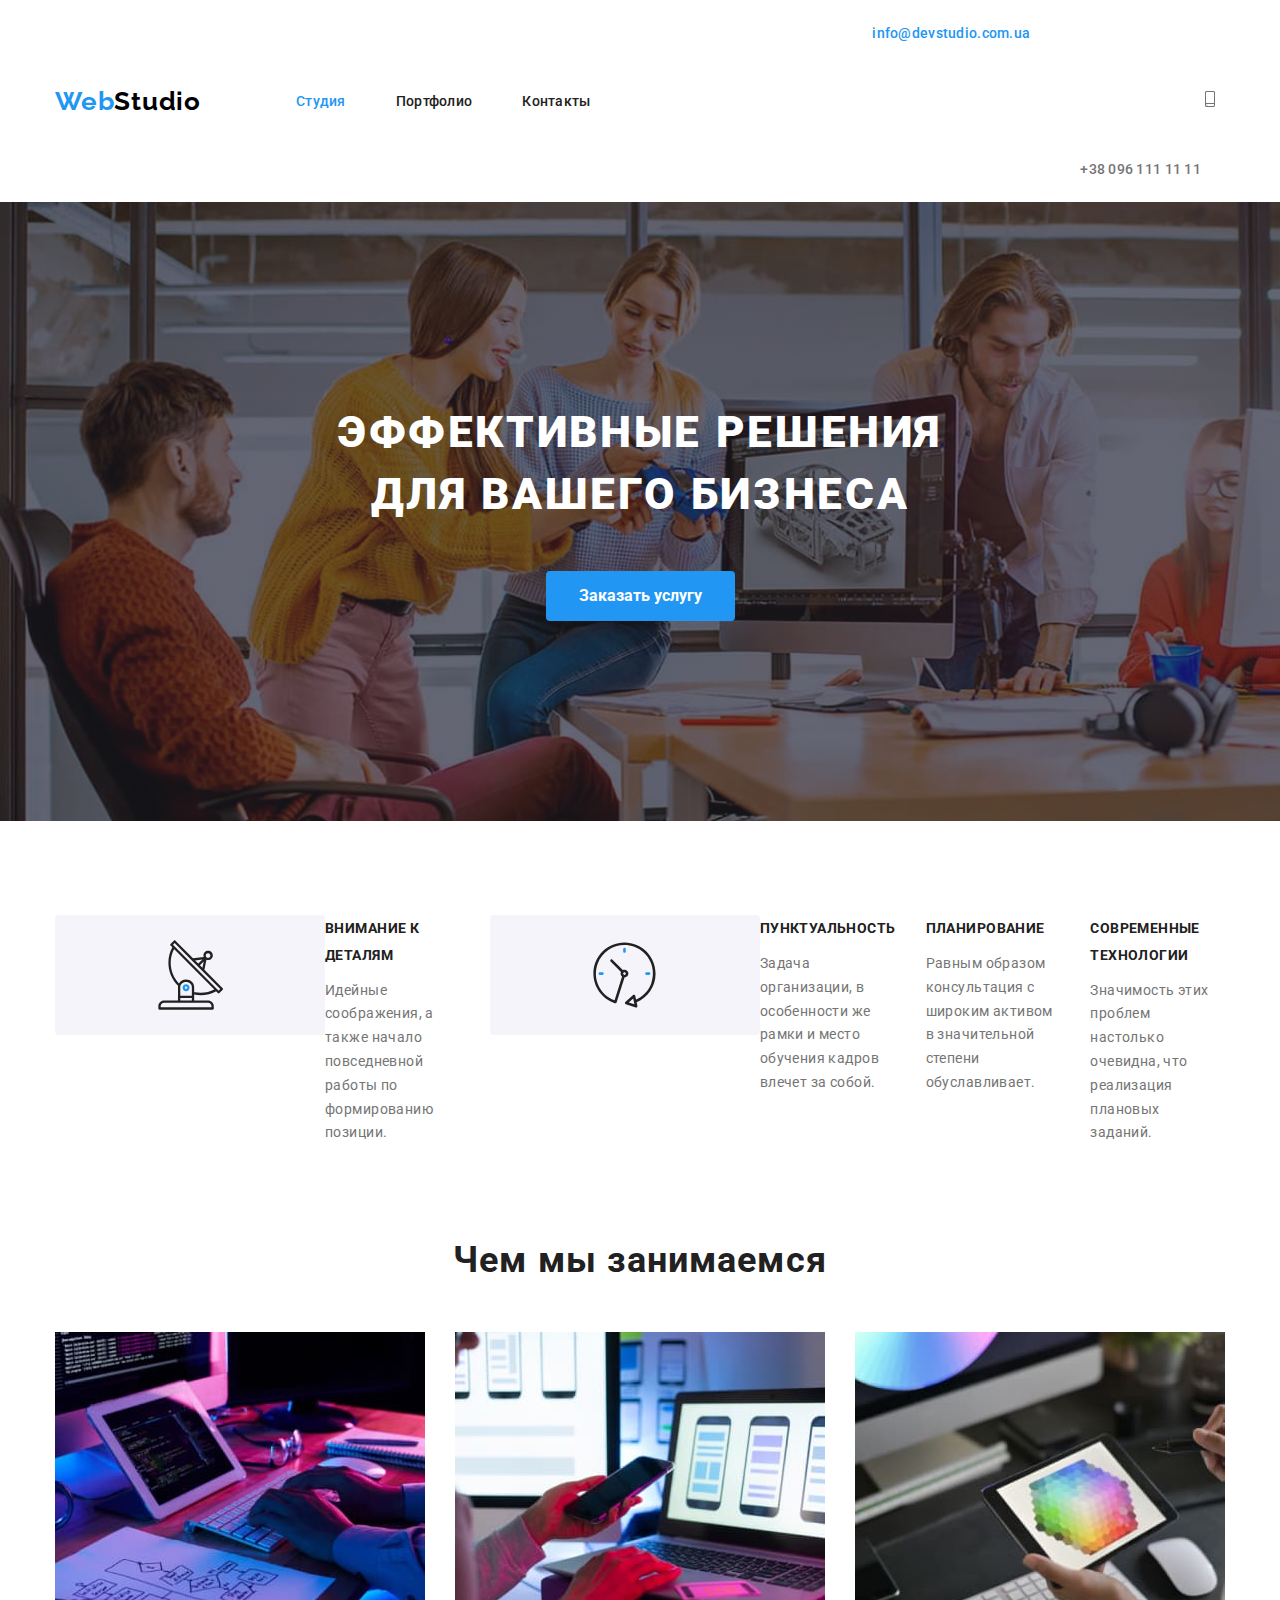
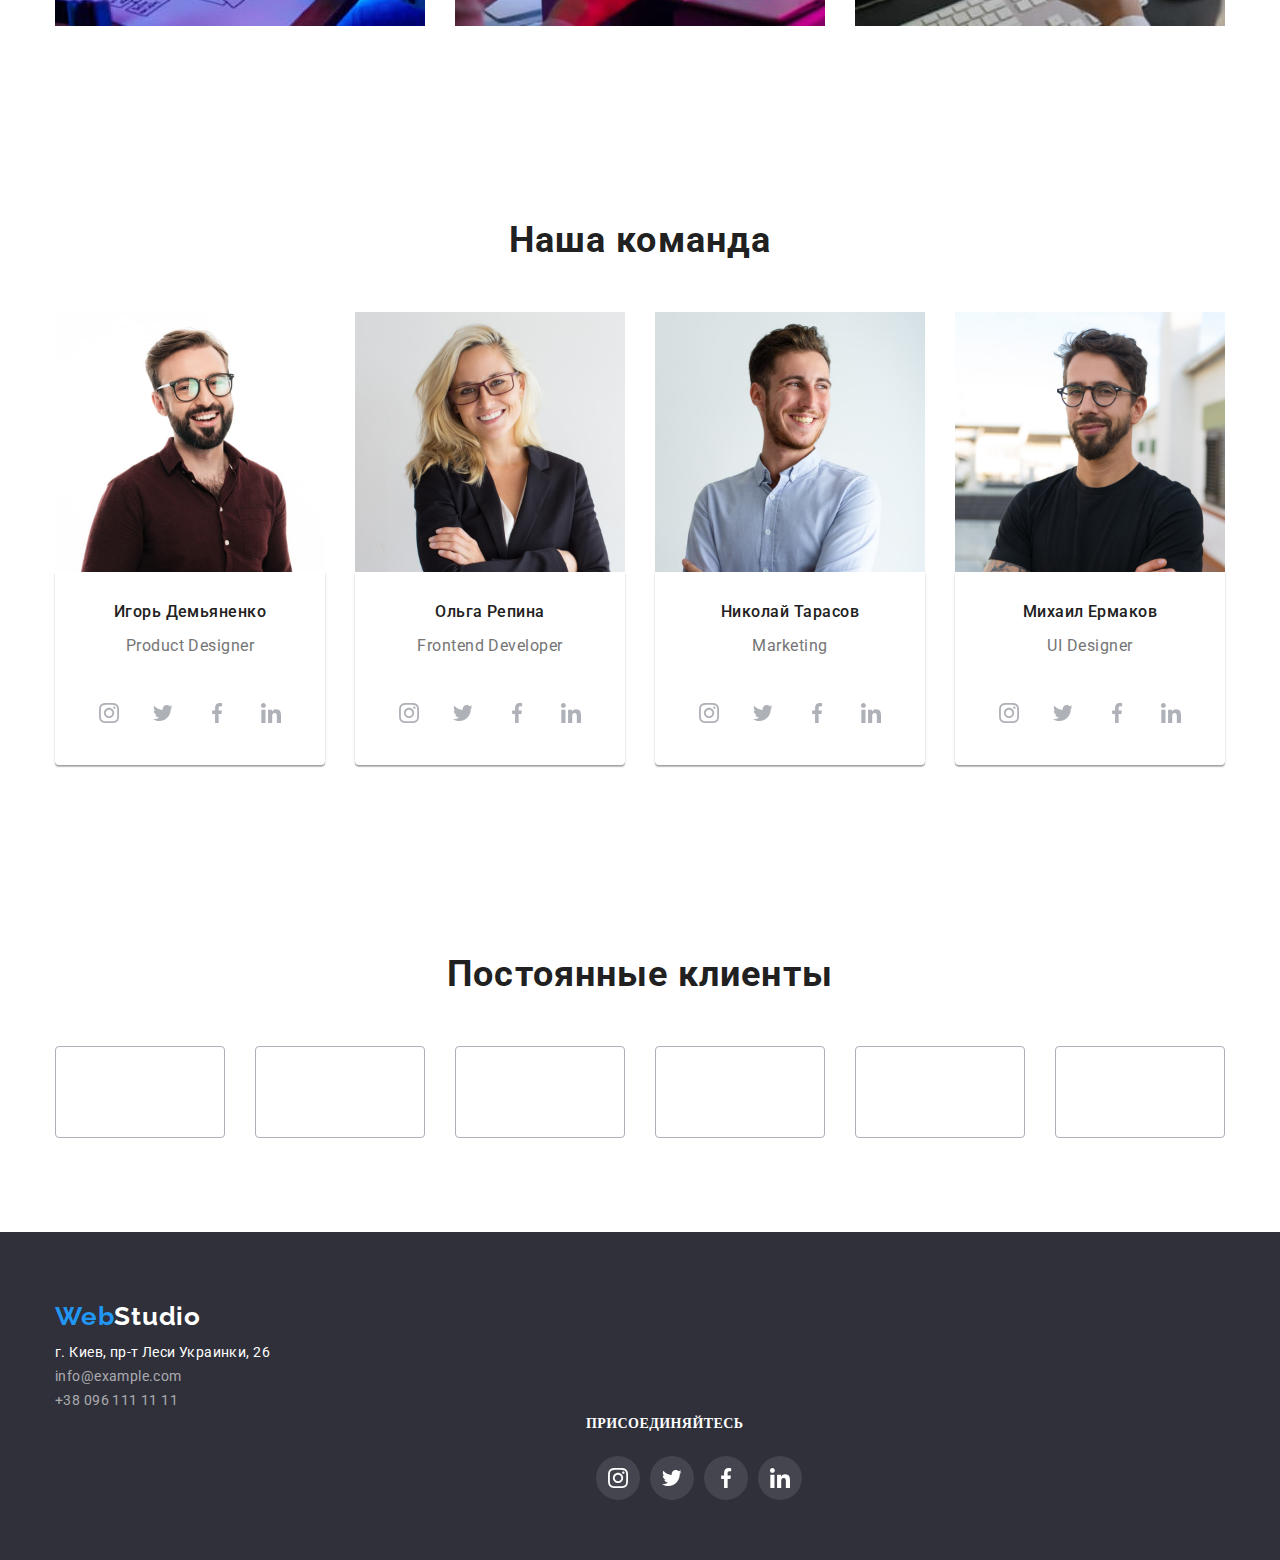
==== index.html @ 6531abe9 "*" ====
<!DOCTYPE html>
<html lang="en">

<head>
    <meta charset="UTF-8">
    <meta http-equiv="X-UA-Compatible" content="IE=edge">
    <meta name="viewport" content="width=device-width, initial-scale=1.0">
    <link rel="preconnect" href="https://fonts.googleapis.com">
    <link rel="preconnect" href="https://fonts.gstatic.com" crossorigin>
    <link href="https://fonts.googleapis.com/css2?family=Raleway:wght@700&family=Roboto:wght@400;500;700;900&display=swap"
        rel="stylesheet">
        <!--нормалізатор-->
<link rel="stylesheet" href="https://cdnjs.cloudflare.com/ajax/libs/modern-normalize/1.1.0/modern-normalize.min.css"/>
        <!--додати стиль-->
        <link rel="stylesheet" href="./css/styles.css" />
        <title>Homework#4</title>
</head>

<body>
    <!--Шапка-->
    <header class="header">
        <div class="container">
        <nav class="header-nav">
            <a href="" class="header-logo link">Web<span class="colortext">Studio</span></a>
            <ul class="header-list list">
                <li class="header-item"><a href="./index.html" class="header-link link current">Студия</a></li>
              <li class="header-item"><a href="./portfolio.html" class="header-link link">Портфолио</a></li>
                <li class="header-item"><a href="" class="header-link link">Контакты</a></li>
             </ul>
        </nav>
        <div class="header-connect">
            <ul class="header-list list">
                <li><a class="header-mail link " href="">info@devstudio.com.ua</a></li>
                <li><a class="header-tel link"
                     href="">+38 096 111 11 11</a>
                    <svg class="contact-icon" width="10" hight="16">
                        <use href="./images/symbol-defss.svg#icon-phone"></use>
                    </svg>
                   
                </li>
            </ul>
        </div>
        </div>
    </header>
    <main>
        <!--hero-->
         <section class="hero">
            <div class="container">
                <h1 class="hero-title">ЭФФЕКТИВНЫЕ РЕШЕНИЯ<br>ДЛЯ ВАШЕГО БИЗНЕСА</h1>
                <a href="" class="button link">Заказать услугу</a>
               <!---- <div class="hero-content"></div>-->
            </div>
            </section>
       
        <!--feature-->
        <section class="feature">
            <div class="container">
            <ul class="feature-list list">
                <li class="feature-soc-item">
                    <a href="" class="feature-soc-link">
                        <svg class="feature-soc-icon" width="65" hight="70">
                            <use href="./images/symbol-defss.svg#icon-tarelka">
                        </svg>
                    </a>
                </li>
                <li class="item">
                    <h3 class="feature-title">Внимание к деталям</h3>
                    <p class="feature-text">Идейные соображения, а также начало повседневной работы по формированию позиции.</p>
                </li>
                
               
                    <li class="feature-soc-item">
                    <a href="" class="feature-soc-link">
                        <svg class="feature-soc-icon" width="65" hight="70">
                            <use href="./images/symbol-defss.svg#icon-clock">
                        </svg>
                    </a>
                </li>
                <li class="item">
                    <h3 class="feature-title">Пунктуальность</h3>
                    <p class="feature-text">Задача организации, в особенности же рамки и место обучения кадров влечет за собой.</p>
                </li>
                <li class="item">
                    <h3 class="feature-title">Планирование</h3>
                    <p class="feature-text">Равным образом консультация с широким активом в значительной степени обуславливает.</p>
                </li>
                <li class="item">
                    <h3 class="feature-title">Современные технологии</h3>
                    <p class="feature-text">Значимость этих проблем настолько очевидна, что реализация плановых заданий.</p>
                </li>
            </ul>
            </div>
        </section>
        <section class="about">
            <div class="container">
            <h2 class="about-title">Чем мы занимаемся</h2>
            <ul class="about-list list">
                <li class="about-item">
                    <img src="./images/project.jpg" alt="Дизайн" class="Фото" width="370">
                </li>
                <li class="about-item">
                    <img src="./images/razmetka.jpg" alt="Розробка" class="Фото" width="370">
                </li>
                <li class="about-item">
                    <img src="./images/colortest.jpg" alt="Колористика" class="Фото" width="370">
                </li>
            </ul>
            </div>
        </section>
        <section id="team" class="team">
            <div class="container">
            <h2 class="team-title">Наша команда</h2>
            <ul class="team-list list">
                <li class="team-item">
                    <img src="./images/img1.jpg" alt="" class="img" width="270">
                    <div class="foto-team">
                    <h3 class="team-item-title">Игорь Демьяненко</h3>
                    <p lang="en" class="team-item-text">Product Designer</p>
                    <ul class="team-soc-list list">
                        <li class="team-soc-item">
                            <a href="" class="team-soc-link">
                              <svg class="team-soc-icon" width="20" hight="20">
                                    <use href="./images/symbol-defs.svg#icon-instagram">
                                </svg>
                            </a>
                        </li>
                        <li class="team-soc-item">
                            <a href="" class="team-soc-link">
                                <svg class="team-soc-icon" width="20" hight="20">
                                    <use href="./images/symbol-defs.svg#icon-tvit">
                                </svg>
                            </a>
                        </li>
                        <li class="team-soc-item">
                            <a href="" class="team-soc-link">
                                <svg class="team-soc-icon" width="20" hight="20">
                                    <use href="./images/symbol-defs.svg#icon-facebook">
                                </svg>
                            </a>
                        </li>
                        <li class="team-soc-item">
                            <a href="" class="team-soc-link">
                                <svg class="team-soc-icon" width="20" hight="20">
                                    <use href="./images/symbol-defs.svg#icon-lin">
                                </svg>
                            </a>
                        </li>
                     </ul>
                </div>
                </li>
                <li class="team-item">
                    <img src="./images/img2.jpg" alt="" class="img" width="270">
                    <div class="foto-team">
                    <h3 class="team-item-title">Ольга Репина</h3>
                    <p lang="en" class="team-item-text">Frontend Developer</p>
                    <ul class="team-soc-list list">
                        <li class="team-soc-item">
                            <a href="" class="team-soc-link">
                                <!--підключення спрайта-->
                            <svg class="team-soc-icon" width="20" hight="20">
                                <use href="./images/symbol-defs.svg#icon-instagram">
                            </svg>
                        </a>
                        </li>
                        <li class="team-soc-item">
                            <a href="" class="team-soc-link">
                            <svg class="team-soc-icon" width="20" hight="20">
                                <use href="./images/symbol-defs.svg#icon-tvit">
                            </svg>
                            </a>
                        </li>
                        <li class="team-soc-item">
                            <a href="" class="team-soc-link">
                                <svg class="team-soc-icon" width="20" hight="20">
                                    <use href="./images/symbol-defs.svg#icon-facebook">
                                </svg>
                            </a>
                        </li>
                        <li class="team-soc-item">
                            <a href="" class="team-soc-link">
                                <svg class="team-soc-icon" width="20" hight="20">
                                    <use href="./images/symbol-defs.svg#icon-lin">
                                </svg>
                            </a>
                        </li>
                    </ul>
                </div>
                </li>
                <li class="team-item">
                    <img src="./images/img3.jpg" alt="" class="img" width="270">
                    <div class="foto-team">
                    <h3 class="team-item-title">Николай Тарасов</h3>
                    <p lang="en" class="team-item-text">Marketing</p>
                    <ul class="team-soc-list list">
                        <li class="team-soc-item">
                            <a href="" class="team-soc-link">
                               <svg class="team-soc-icon" width="20" hight="20">
                                    <use href="./images/symbol-defs.svg#icon-instagram">
                                </svg>
                            </a>
                        </li>
                        <li class="team-soc-item">
                            <a href="" class="team-soc-link">
                                <svg class="team-soc-icon" width="20" hight="20">
                                    <use href="./images/symbol-defs.svg#icon-tvit">
                                </svg>
                            </a>
                        </li>
                        <li class="team-soc-item">
                            <a href="" class="team-soc-link">
                                <svg class="team-soc-icon" width="20" hight="20">
                                    <use href="./images/symbol-defs.svg#icon-facebook">
                                </svg>
                            </a>
                        </li>
                        <li class="team-soc-item">
                            <a href="" class="team-soc-link">
                                <svg class="team-soc-icon" width="20" hight="20">
                                    <use href="./images/symbol-defs.svg#icon-lin">
                                </svg>
                            </a>
                        </li>
                    </ul>
                    </div>
                </li>
                <li class="team-item">
                    <img src="./images/img4.jpg" alt="" class="img" width="270">
                    <div class="foto-team">
                    <h3 class="team-item-title">Михаил Ермаков</h3>
                    <p lang="en" class="team-item-text">UI Designer</p>
                    <ul class="team-soc-list list">
                        <li class="team-soc-item">
                            <a href="" class="team-soc-link">
                                <!--підключення спрайта-->
                                <svg class="team-soc-icon" width="20" hight="20">
                                    <use href="./images/symbol-defs.svg#icon-instagram">
                                </svg>
                            </a>
                        </li>
                        <li class="team-soc-item">
                            <a href="" class="team-soc-link">
                                <svg class="team-soc-icon" width="20" hight="20">
                                    <use href="./images/symbol-defs.svg#icon-tvit">
                                </svg>
                            </a>
                        </li>
                        <li class="team-soc-item">
                            <a href="" class="team-soc-link">
                                <svg class="team-soc-icon" width="20" hight="20">
                                    <use href="./images/symbol-defs.svg#icon-facebook">
                                </svg>
                            </a>
                        </li>
                        <li class="team-soc-item">
                            <a href="" class="team-soc-link">
                                <svg class="team-soc-icon" width="20" hight="20">
                                    <use href="./images/symbol-defs.svg#icon-lin">
                                </svg>
                            </a>
                        </li>
                    </ul>
                    </div>
                </li>
            </ul>
            </div>
        </section>
        <section class="client">
        <div class="container">
            <h2 class="client-title">Постоянные клиенты</h2>
            <ul class="client-list list">
<li class="client-item">

</li>
<li class="client-item">

</li>
<li class="client-item">

</li>
<li class="client-item">

</li>
<li class="client-item">

</li>
<li class="client-item">

</li>
            </ul>
               
            
        </div>
        </section>
    </main>
    <!--footer-->
    <footer class="footer">
        <div class="container">
            <div class="contact-main">
        <a href="" class="footer-logo link">Web<span class="colorchange">Studio</span></a>
        <address>
            <ul class="footer-list list">
                <li><a href="https://bit.ly/3pXMvUd" class="contact-link link" target="_blank" rel="noopener noreferrer">г. Киев, пр-т
                        Леси Украинки, 26</a> </li>
                <li><a href="mailto:info@devstudio.com" class="contact link">info@example.com</a></li>
                <li><a href="tel:+380961111111" class="contact-tel link">+38 096 111 11 11</a></li>
            </ul> 
        </address>
        </div>
        <div class="container">
            <div class="join">
                <h2 class="join-title">ПРИСОЕДИНЯЙТЕСЬ</h2>
               <ul class="join-soc list">
                <li class="join-soc-item">
                    <a href="" class="join-soc-link">
                        <svg class="join-soc-icon" width="20" hight="20">
                            <use href="./images/symbol-defs.svg#icon-instagram">
                        </svg>
                    </a>
                </li>
                <li class="join-soc-item">
                    <a href="" class="join-soc-link">
                        <svg class="join-soc-icon" width="20" hight="20">
                            <use href="./images/symbol-defs.svg#icon-tvit">
                        </svg>
                    </a>
                </li>
                <li class="join-soc-item">
                    <a href="" class="join-soc-link">
                        <svg class="join-soc-icon" width="20" hight="20">
                            <use href="./images/symbol-defs.svg#icon-facebook">
                        </svg>
                    </a>
                </li>
                <li class="join-soc-item">
                    <a href="" class="join-soc-link">
                        <svg class="join-soc-icon" width="20" hight="20">
                            <use href="./images/symbol-defs.svg#icon-lin">
                        </svg>
                    </a>
                </li>
               </ul>
            </div>
 </footer>
</body>

</html>
---- css/styles.css ----
:root{
--hero-title-color:#FFFFFF;
--accsent-color:#2196F3;
--second-title-color:#757575;
--main-title-color:#212121;
}
body{
    font-family: Roboto, sans-serif;}
    .link{
        text-decoration: none;
    }
    .list{
        padding: 0;
        margin: 0;
        list-style: none;
    }
    
    .nav-list.link.current{
        color: var(--accsent-color);
    }
    .header-link.current{
        color: var(--accsent-color);
    }
    .colortext{
        color: black;
        /* чорний  колір лого */
    }
    .colorchange{
        color: #FFFFFF;
        /*білий колір лого*/
    }
    
    
    p,
    h1,
    h2,
    h3,
    h4,
    li {
        margin: 0;
    }
    
    ul {
        padding-left: 0;
        margin: 0;
    }
    
    button {
        cursor: pointer;
    }
    
    .container {
        width: 1200px;
        padding-left: 15px;
        padding-right: 15px;
        margin: 0 auto;
        /*outline: 1px solid;*/
        }
    /*.section {
        padding-bottom: 94px;
        padding-bottom: 94px;
    }*/

  /*header*/
    .header{
        background-color:#FFFFFF;
        padding: 24px 0 24px 0;
    }
    .header .container{
        display: flex;
        align-items: center;    
    }
    .header-list{
        display: flex;
    }
    .header-nav{
        display: flex;
        align-items: center;
    }
    .header-logo{
        margin-right: 95px;
        font-family: 'Raleway';
        font-weight: 700;
        font-size: 26px;
        line-height: 1.2;
        letter-spacing: 0.03em;
        color: #2196F3;
    }
    .header-item:not(:last-child){
margin-right:50px ;
    }
    .header-link{
    font-weight: 500;
    font-size: 14px;
    line-height: 1.14;
    letter-spacing: 0.02em;
    color: #212121;
        }
    .header-link:hover,
    .header-link:focus{
    color: #2196F3;
        }
    .header-connect{
        margin-left: auto;
    }
    .header-mail{
        margin-right: 50px;
    font-weight: 500;
    font-size: 14px;
    line-height: 1.14;
    letter-spacing: 0.02em;
    color: var(--accsent-color);
    }
    .header-tel{
    font-weight: 500;
    font-size: 14px;
    line-height: 1.14;
    letter-spacing: 0.02em;
    color: var(--second-title-color);
    }
    
    .header-tel:hover,
    .header-tel:focus{
        color: var(--accsent-color);
    }
.contact-icon{
    margin-right: 10px;
    fill: #757575;
}

    /*hero*/
    .hero{
     background: #2F303A;
     text-align: center;
    padding-top: 200px;
    background-image: linear-gradient(
    rgba(47, 48, 58, 0.4),
    rgba(47, 48, 58, 0.4)
    ), 
    url(../images/header.jpg);
    background-repeat: no-repeat;
    background-size: cover;
    max-width: 1600px;
    margin: 0 auto;
     }
    
    
    .hero-title{
        margin-top: 0;
        margin-bottom: 45px;
        
     font-family: Roboto, sans-serif;
    font-weight: 900;
    font-size: 44px;
    line-height: 1.4;
    letter-spacing: 0.06em;
    color: var(--hero-title-color)
    }
  
    /*button*/
    .button{
        display: inline-block;
        border: 1px solid transparent;
        border-radius: 4px;
        padding: 10px 32px;
        margin-bottom: 200px;
        font-family: Roboto, sans-serif;
        font-weight: 700;
        font-size: 16px;
        line-height: 1.8;
        color: var(--hero-title-color);
        background-color: var(--accsent-color);
    }

    /*feature*/
    .feature{
        padding-top: 94px;
        padding-bottom: 94px;
    }

    .feature-title{
    margin-bottom: 10px;
    font-family: Roboto, sans-serif;
    font-size: 14px;
    line-height: 1.9;
    letter-spacing: 0.03em;
    text-transform: uppercase;
    color:var(--main-title-color);
        }
    .feature-text{
    font-family: Roboto, sans-serif;
    font-weight: 400;
    font-size: 14px;
    line-height: 1.7;
    letter-spacing: 0.03em;
    color: var(--second-title-color);
    
        }
    .feature-list{
        display: flex; 
        
     }
     .item{
         width: 270px;
       
         }
    .item:not(:last-child) {
        margin-right: 30px;
    }
       
    .feature-list .item{
        width: 270px;
       
    }
    .feature-soc-link{
    width: 270px;
    height: 120px;
    left: 215px;
    top: 774px;
    background: #F5F4FA;
    border-radius: 4px;
    display: flex;
    justify-content: center;
    align-items: center;}
/*.about-item + .about-item + .about-item{
    margin-left: 30px;
}*/
/*justify-content: space-between; - розтягує по ширині *.
        /*about*/
     .about{
     padding-bottom: 94px;  
     }  
    .about-title{
    margin-top: 0;
     margin-bottom: 50px; 
    font-family: Roboto, sans-serif;
    font-size: 36px;
    line-height: 1.2;
    text-align: center;
    letter-spacing: 0.03em;
    color: var(--main-title-color);
        }
        .about-list{
            display: flex; 
            margin-left:-30px;   
        }
       /* .about-item:not(:last-child){
margin-right: 30px;
        } відступи*/
        .about-item{
        flex-basis:cal(100-90px)/3;
       /* width:  calc(100%/3-30px);*/
        margin-left: 30px;
        }
        
      .team{
          padding-bottom: 94px;
          padding-top: 94px;
      }    
       
     .team-list{
        display: flex;
        justify-content: space-between;
     }
    .team-title{
     margin-bottom: 50px;
     font-family: Roboto, sans-serif;
    font-size: 36px;
    line-height: 1.2;
    text-align: center;
    letter-spacing: 0.03em;
    color: var(--main-title-color);
        }
    .team-item-title{
  margin-bottom: 10px;
    font-family: Roboto,sans-serif;
    font-weight: 500;
    font-size: 16px;
    line-height: 1.2;
    text-align: center;
    letter-spacing: 0.03em;
    color: var(--main-title-color);
        }
    .team-item-text{
   margin-left: 0;
   margin-right: 0;
   margin-bottom: 30px;
    font-family: Roboto,sans-serif;
    font-weight: 400;
    font-size: 16px;
    line-height: 1.9;
    text-align: center;
    letter-spacing: 0.03em;
    color: var(--second-title-color);
        }
        .img{
        display: block;
         }
        .foto-team{
            padding-top: 30px;
            padding-bottom: 30px;
            box-shadow: 0px 1px 3px rgba(0, 0, 0, 0.12),
            0px 1px 1px rgba(0, 0, 0, 0.14),
            0px 2px 1px rgba(0, 0, 0, 0.2);
            border-radius: 0px 0px 4px 4px;
        }
        .team-soc-list {
            display: flex;
            justify-content: center;
        }
        
        .team-soc-item+.team-soc-item {
            margin-left: 10px;
        }
/*посилання на соцмережі*/
        .team-soc-link{
            width: 44px;
            height: 44px;
            background-color: #FFFFFF;
            border-radius: 50%;
            display: flex;
            justify-content: center;
            align-items: center;
           /* fill: #FFFFFF;*/
        }
      
        .team-soc-icon{
            fill: #AFB1B8;
        }
        .team-soc-link:hover,
        .team-soc-link:focus{
         background-color:var(--accsent-color);
        /*fill: #2196F3;*/
        }
        .team-soc-link:hover .team-soc-icon{
        fill:#FFFFFF;
        }
       .client-title{
           margin-bottom: 50px;
        font-family: Roboto,sans-serif;
       font-weight: 700;
        font-size: 36px;
        line-height: 1.17;
        text-align: center;
        letter-spacing: 0.03em;
        
        color: var(--main-title-color);
       }
       .client{
           padding-top: 94px;
           padding-bottom: 94px;
       }
       .client-list{
           display: flex;
            justify-content: space-between;
       }
       .client-item{
        width: 170px;
        height: 92px;
        left: 215px;
        top: 2493px;
        
        border: 1px solid #AFB1B8;
        box-sizing: border-box;
        border-radius: 4px;
       }
         /*footer*/
       .footer{
          padding-top: 60px;
          padding-bottom: 60px;
          background: #2F303A;
        
        }
        .footer-logo{
            margin-bottom: 20px;
            font-family: 'Raleway';
            font-style: normal;
            font-weight: 700;
            font-size: 26px;
            line-height: 1.9;
            letter-spacing: 0.03em;
             color: #2196F3;
        }
        address {
            font-style: normal;
        }
        .contact-address{
            color: var(--hero-title-color);
        }
        .contact-link{
            margin-bottom: 9px;
            font-family: Roboto,sans-serif;
            font-weight: 400;
            font-size: 14px;
            line-height: 1.7;
            letter-spacing: 0.03em;
           color: var(--hero-title-color); 
         }
         .contact{
            margin-bottom: 9px;
            font-family: Roboto,sans-serif;
            font-weight: 400;
            font-size: 14px;
            line-height: 1.7;
            letter-spacing: 0.03em;
            color: rgba(255, 255, 255, 0.6);
         }
         .contact-tel{
            font-family: Roboto,
            sans-serif;
            font-weight: 400;
            font-size: 14px;
            line-height: 1.7;
            letter-spacing: 0.03em;
            color: rgba(255, 255, 255, 0.6);
         }
         .join{
          margin-left: 516px;
           
         }
         .join .container{
            display: flex;
           }
         .join-title{
        margin-bottom: 20px;  
        font-family: Roboto sans-serif;
        font-weight: 700;
        font-size: 14px;
        line-height: 1.7;
        letter-spacing: 0.03em;
        text-transform: uppercase;
        color: #FFFFFF;
         }
         
        .join-soc {
        display: flex;
           
        }
        .join-soc-link {
            width: 44px;
            height: 44px;
            background-color: rgba(255, 255, 255, 0.1);
            border-radius: 50%;
            display: flex;
            justify-content: center;
            align-items: center;
            /* fill: #FFFFFF;*/
        }
        
        .join-soc-item {
            fill: var(--hero-title-color);
            margin-left: 10px;}
        /*змінити колір елемента
        .join-soc-icon:nth-child(2){
        color: #2196F3;
        }*/
        .join-soc-link:hover,
        .join-soc-link:focus {
            background-color: var(--accsent-color);
            /*fill: #2196F3;*/
        }
        
        .join-soc-link:hover .team-soc-icon {
            fill: #FFFFFF;
        }
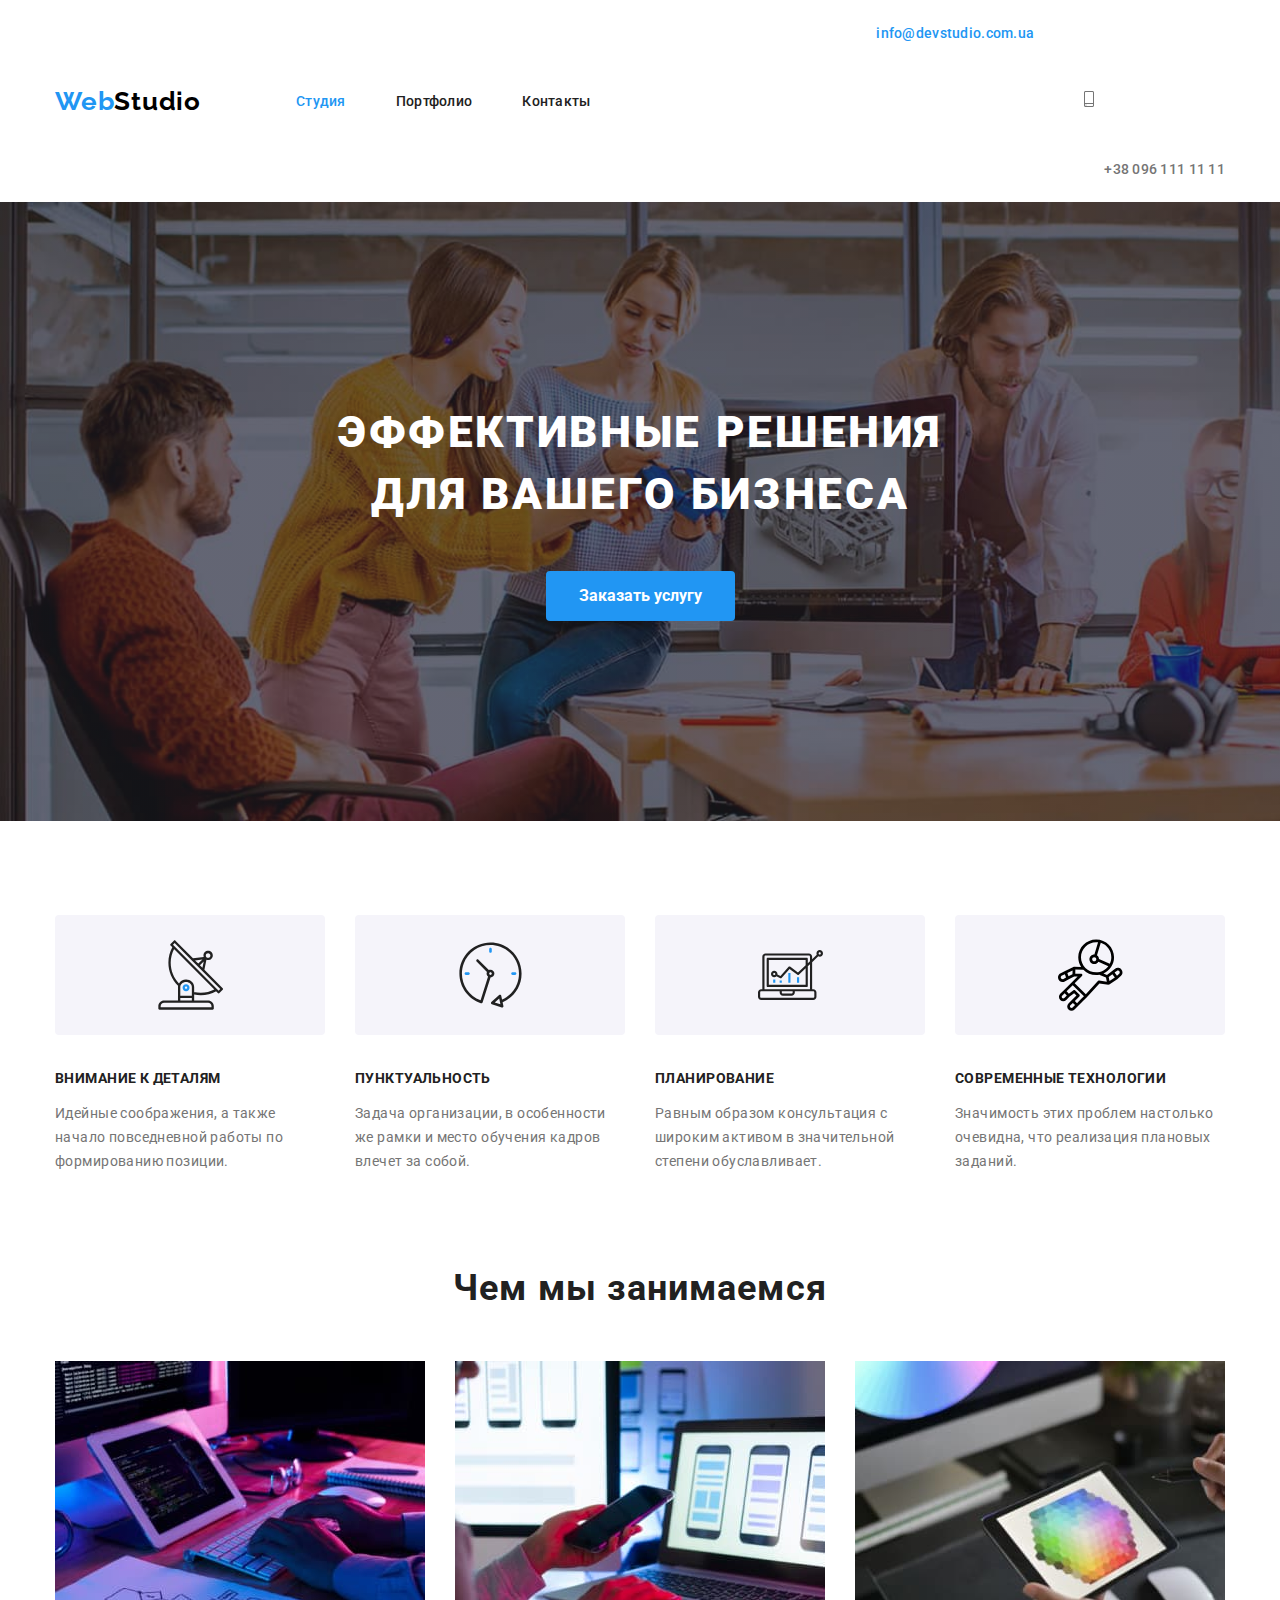
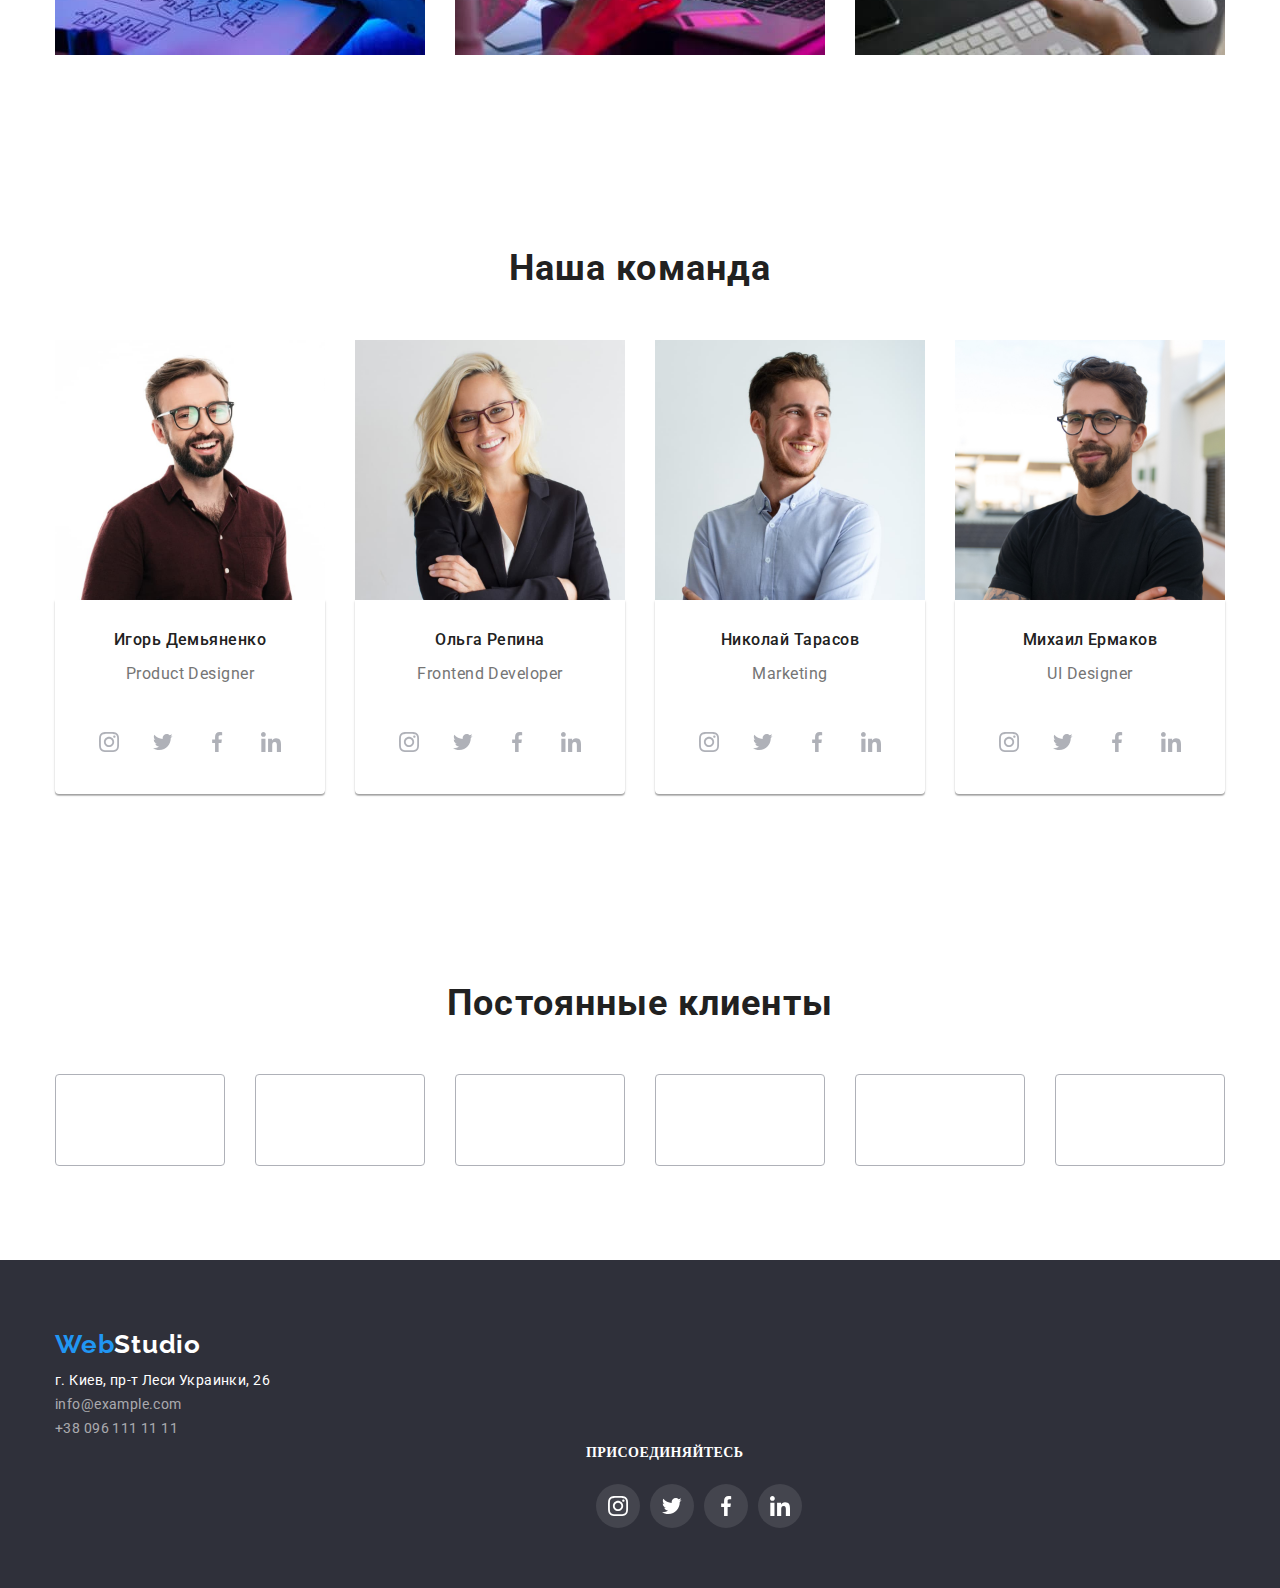
==== commit 520f8dea: "*" ====
--- a/index.html
+++ b/index.html
@@ -31,13 +31,10 @@
         <div class="header-connect">
             <ul class="header-list list">
                 <li><a class="header-mail link " href="">info@devstudio.com.ua</a></li>
-                <li><a class="header-tel link"
-                     href="">+38 096 111 11 11</a>
-                    <svg class="contact-icon" width="10" hight="16">
-                        <use href="./images/symbol-defss.svg#icon-phone"></use>
-                    </svg>
-                   
-                </li>
+                <li><a class="header-tel link" href=""><svg class="contact-icon" width="10" hight="16">
+                    <use href="./images/symbol-defss.svg#icon-phone"></use>
+                </svg>+38 096 111 11 11</a>
+             </li>
             </ul>
         </div>
         </div>
@@ -56,35 +53,40 @@
         <section class="feature">
             <div class="container">
             <ul class="feature-list list">
-                <li class="feature-soc-item">
+                 <li class="item">
                     <a href="" class="feature-soc-link">
                         <svg class="feature-soc-icon" width="65" hight="70">
                             <use href="./images/symbol-defss.svg#icon-tarelka">
                         </svg>
                     </a>
-                </li>
-                <li class="item">
                     <h3 class="feature-title">Внимание к деталям</h3>
                     <p class="feature-text">Идейные соображения, а также начало повседневной работы по формированию позиции.</p>
                 </li>
                 
-               
-                    <li class="feature-soc-item">
+                <li class="item">
                     <a href="" class="feature-soc-link">
                         <svg class="feature-soc-icon" width="65" hight="70">
                             <use href="./images/symbol-defss.svg#icon-clock">
                         </svg>
                     </a>
-                </li>
-                <li class="item">
                     <h3 class="feature-title">Пунктуальность</h3>
                     <p class="feature-text">Задача организации, в особенности же рамки и место обучения кадров влечет за собой.</p>
                 </li>
                 <li class="item">
+                    <a href="" class="feature-soc-link">
+                        <svg class="feature-soc-icon" width="65" hight="70">
+                            <use href="./images/symbol-defss.svg#icon-diagram">
+                        </svg>
+                    </a>
                     <h3 class="feature-title">Планирование</h3>
                     <p class="feature-text">Равным образом консультация с широким активом в значительной степени обуславливает.</p>
                 </li>
                 <li class="item">
+                    <a href="" class="feature-soc-link">
+                        <svg class="feature-soc-icon" width="65" hight="70">
+                            <use href="./images/symbol-defss.svg#icon-kosm">
+                        </svg>
+                    </a>
                     <h3 class="feature-title">Современные технологии</h3>
                     <p class="feature-text">Значимость этих проблем настолько очевидна, что реализация плановых заданий.</p>
                 </li>
--- a/css/styles.css
+++ b/css/styles.css
@@ -213,6 +213,7 @@
        
     }
     .feature-soc-link{
+        margin-bottom: 30px;
     width: 270px;
     height: 120px;
     left: 215px;
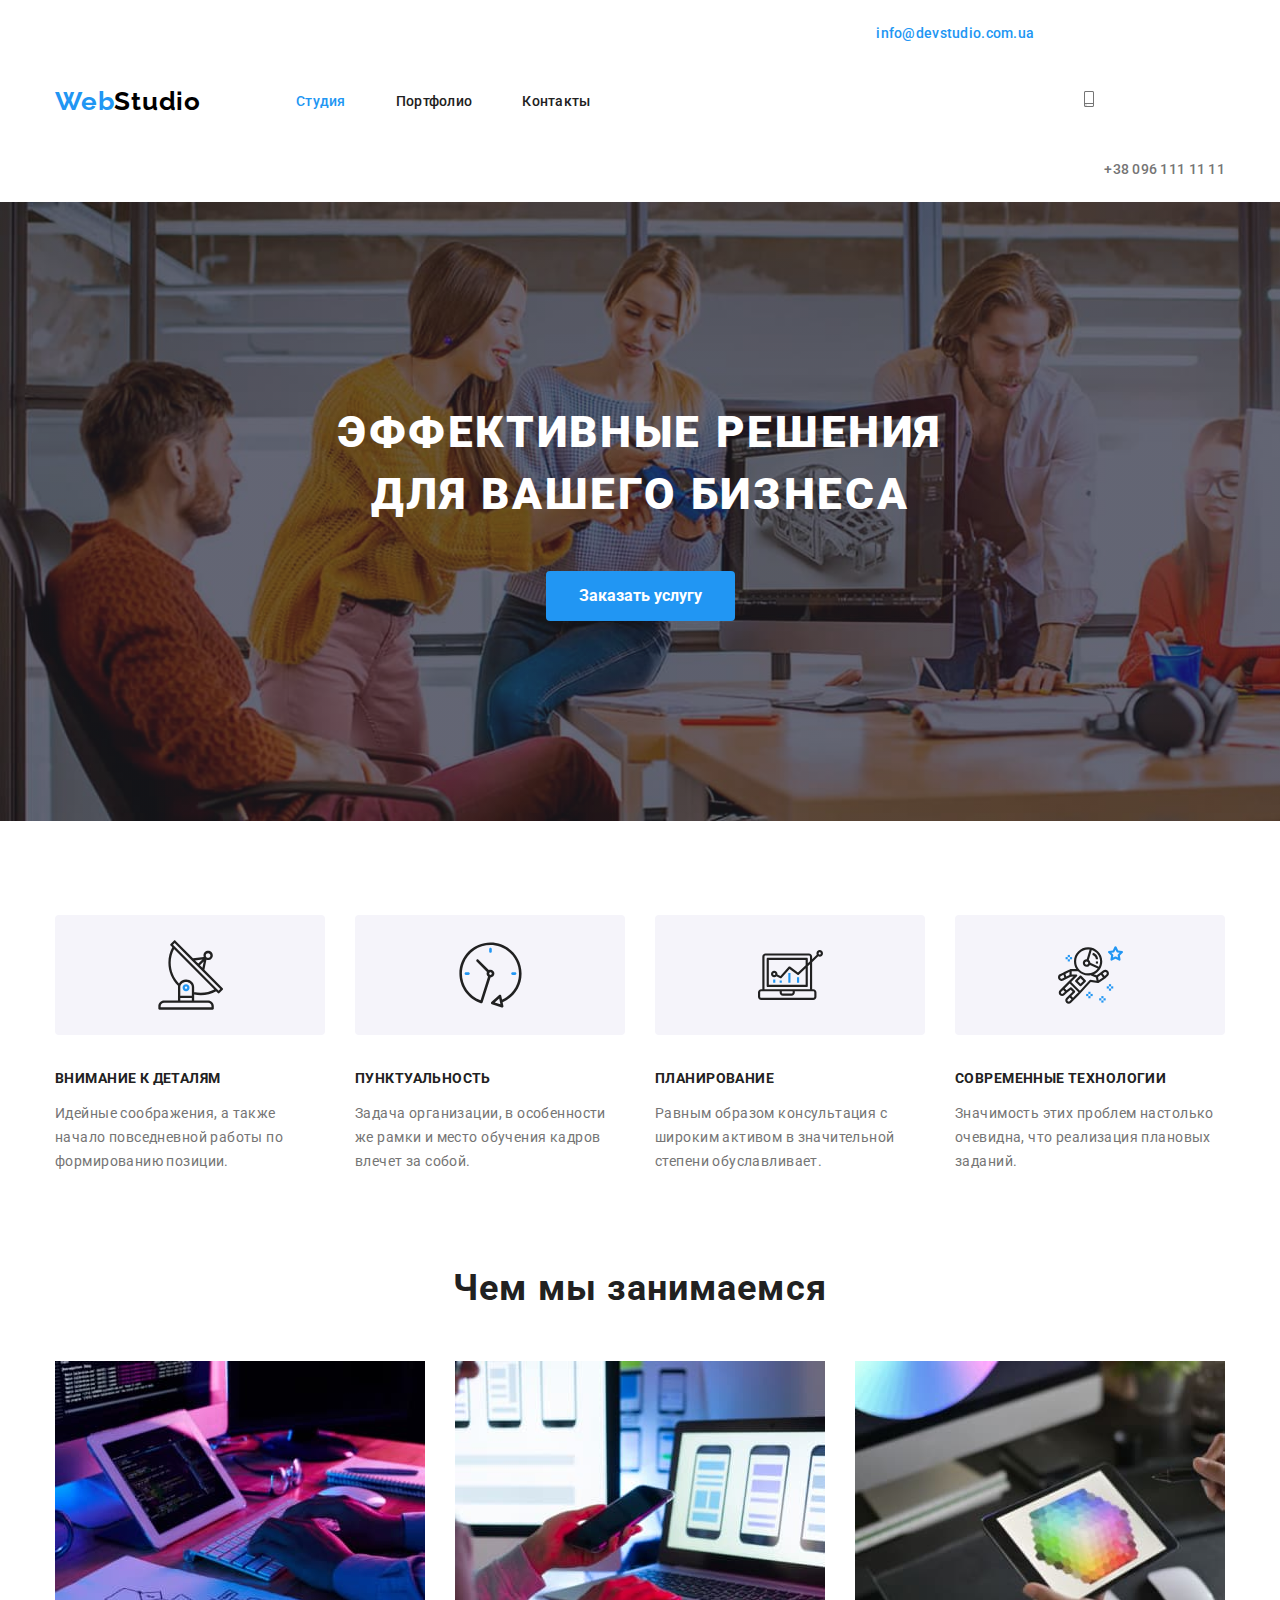
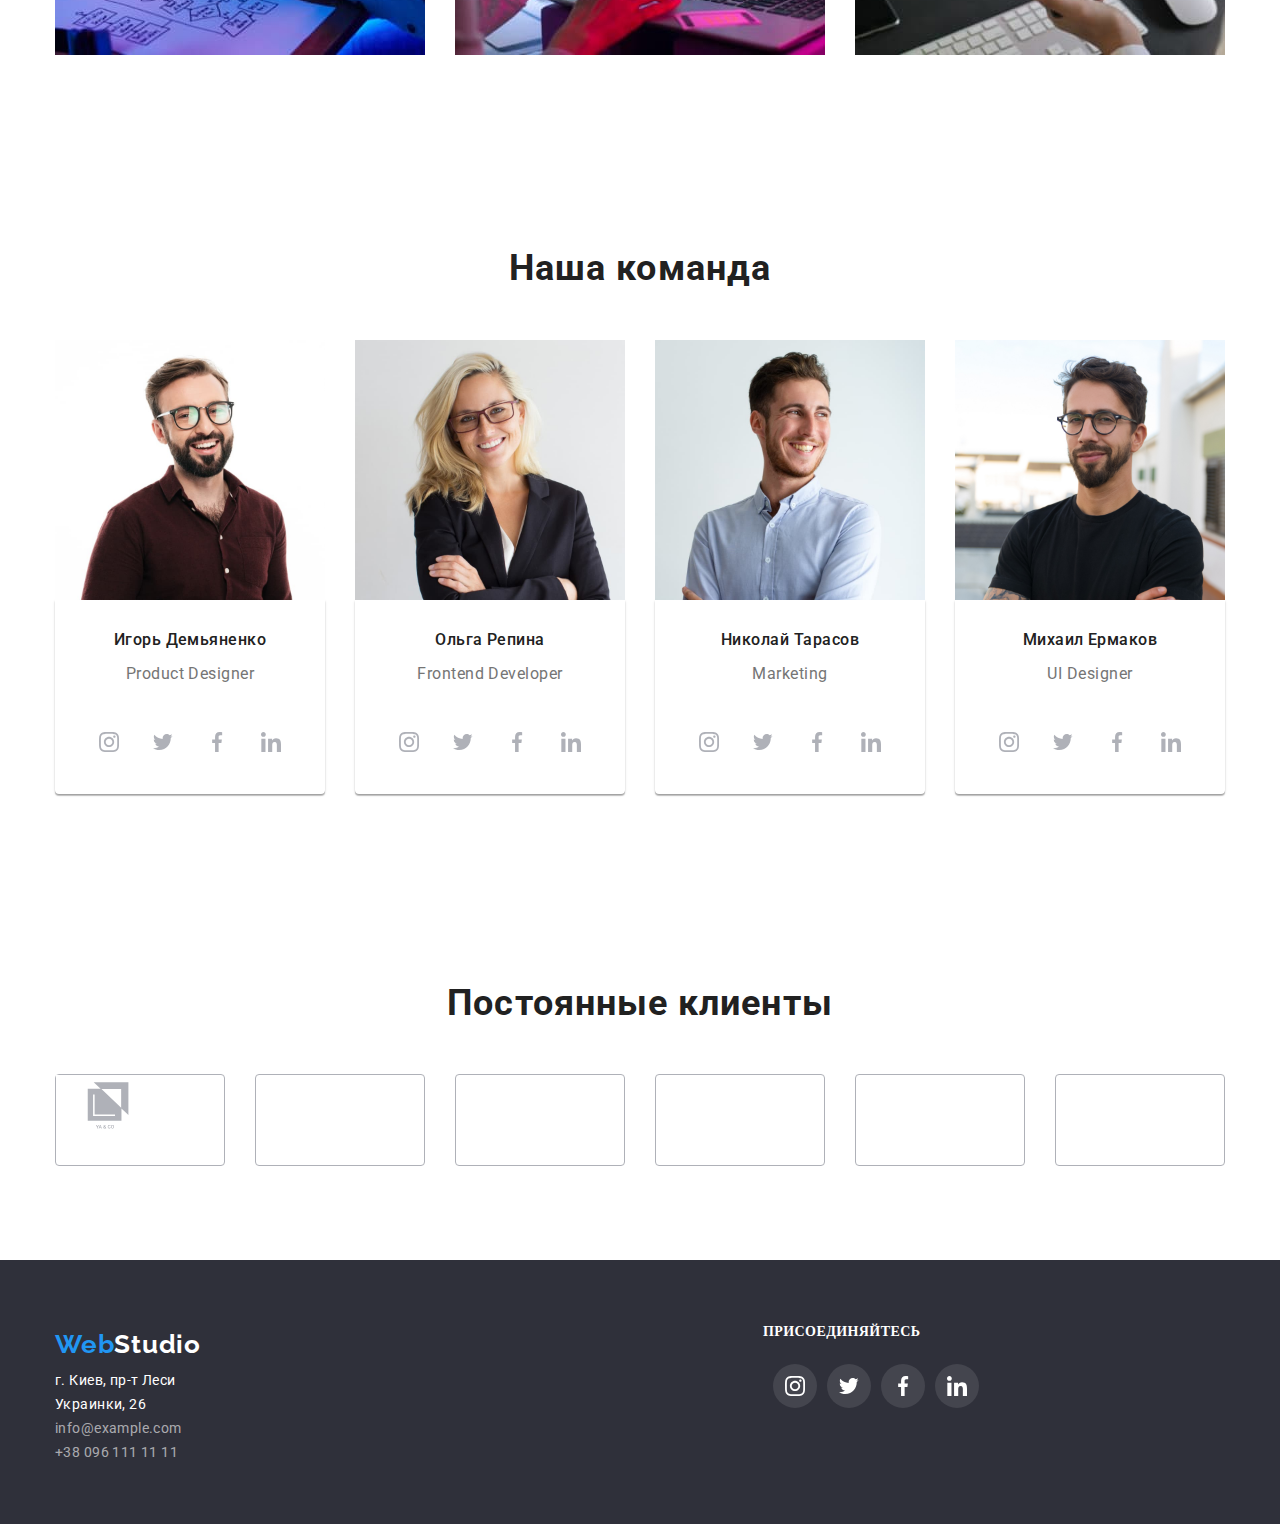
==== commit 602620c9: "4" ====
--- a/index.html
+++ b/index.html
@@ -271,7 +271,13 @@
             <h2 class="client-title">Постоянные клиенты</h2>
             <ul class="client-list list">
 <li class="client-item">
-
+<a href="" class="client-link">
+    <!--підключення спрайта-->
+    <svg class="client-icon" width="106" hight="60">
+        <use href="./images/symbol-defss.svg#icon-company1">
+    </svg>
+</a>
+</li>
 </li>
 <li class="client-item">
 
--- a/css/styles.css
+++ b/css/styles.css
@@ -365,12 +365,33 @@
         box-sizing: border-box;
         border-radius: 4px;
        }
+    .client-item:hover,
+    .client-item:focus{
+        border-color: var(--accsent-color)
+    }
+       .client-link{
+        width: 106px;
+        height: 60px;
+        background-color: #FFFFFF;
+        display: flex;
+        justify-content: center;
+        align-items: center;
+       }
+    .client-icon{
+        fill:#AFB1B8;
+    }
+    
+    
+    
          /*footer*/
        .footer{
           padding-top: 60px;
           padding-bottom: 60px;
           background: #2F303A;
         
+        }
+        .footer .container{
+            display: flex;
         }
         .footer-logo{
             margin-bottom: 20px;
@@ -445,6 +466,7 @@
             display: flex;
             justify-content: center;
             align-items: center;
+            
             /* fill: #FFFFFF;*/
         }
         
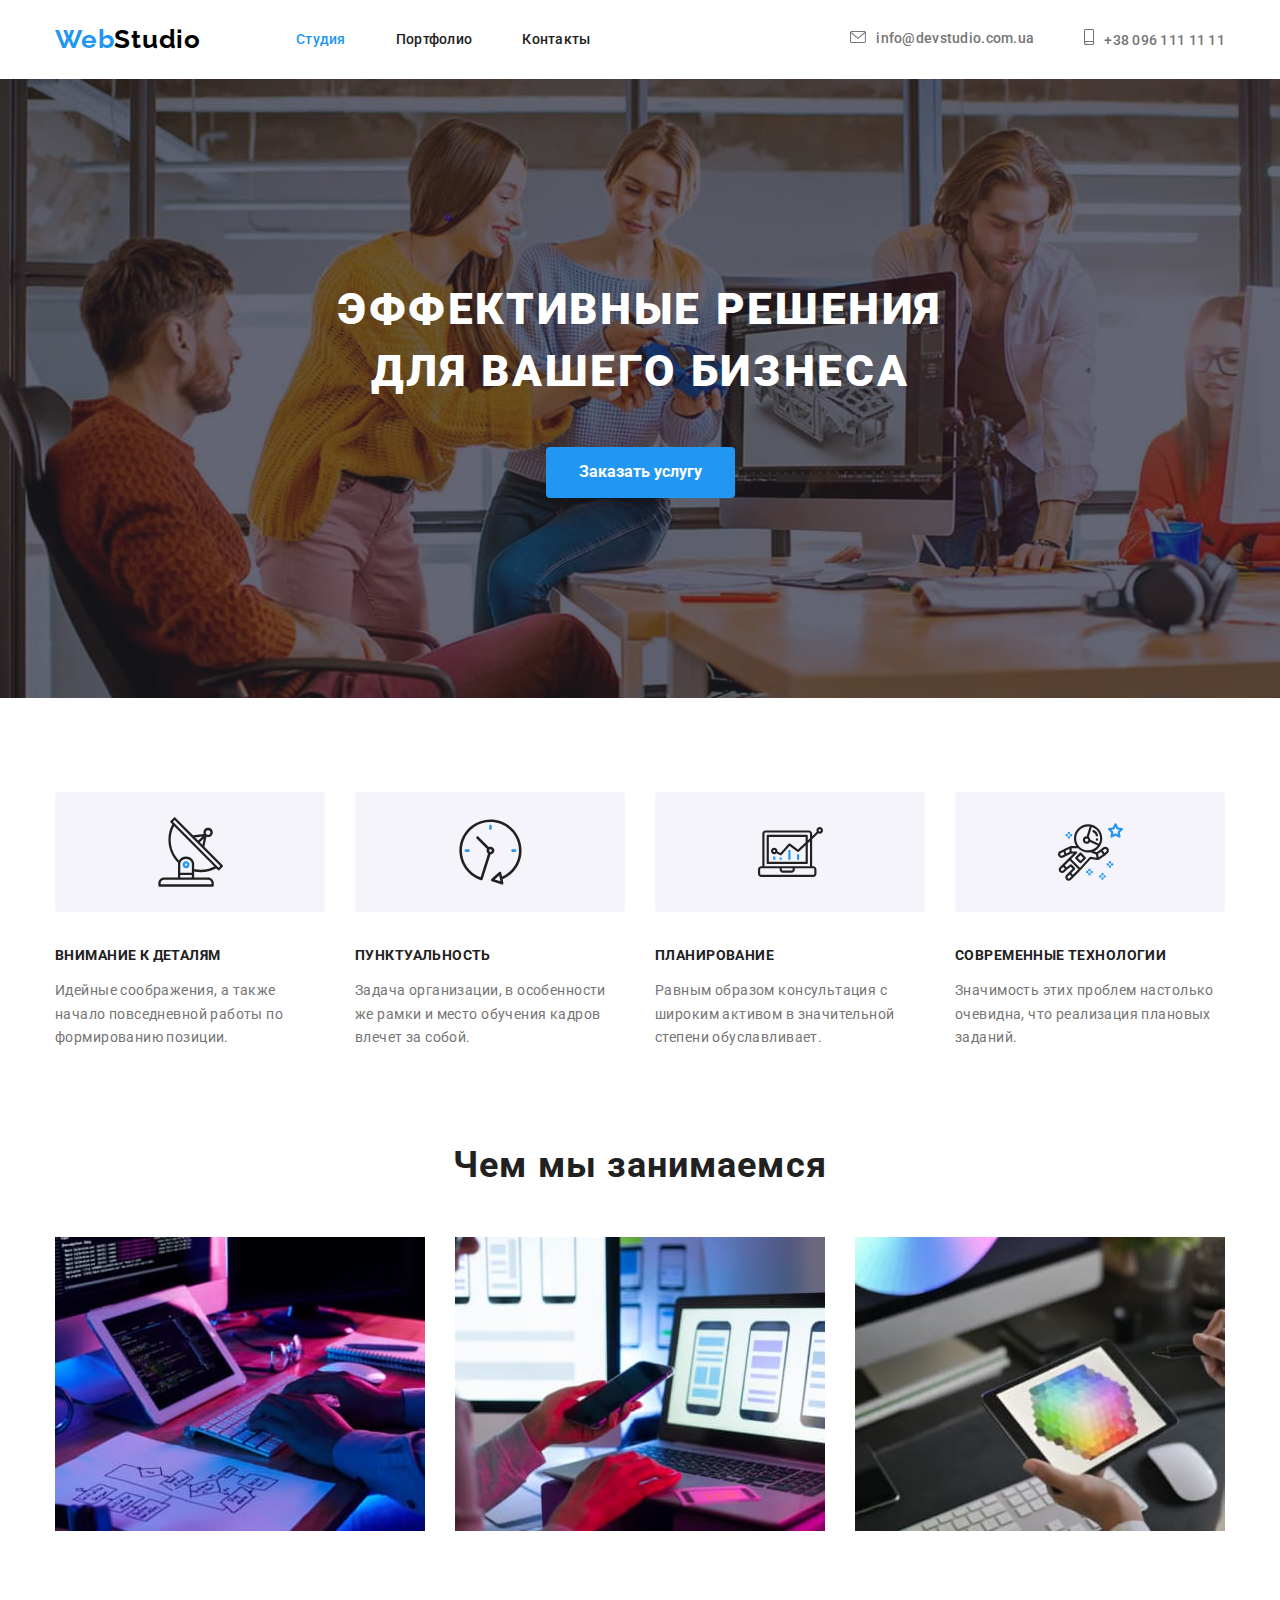
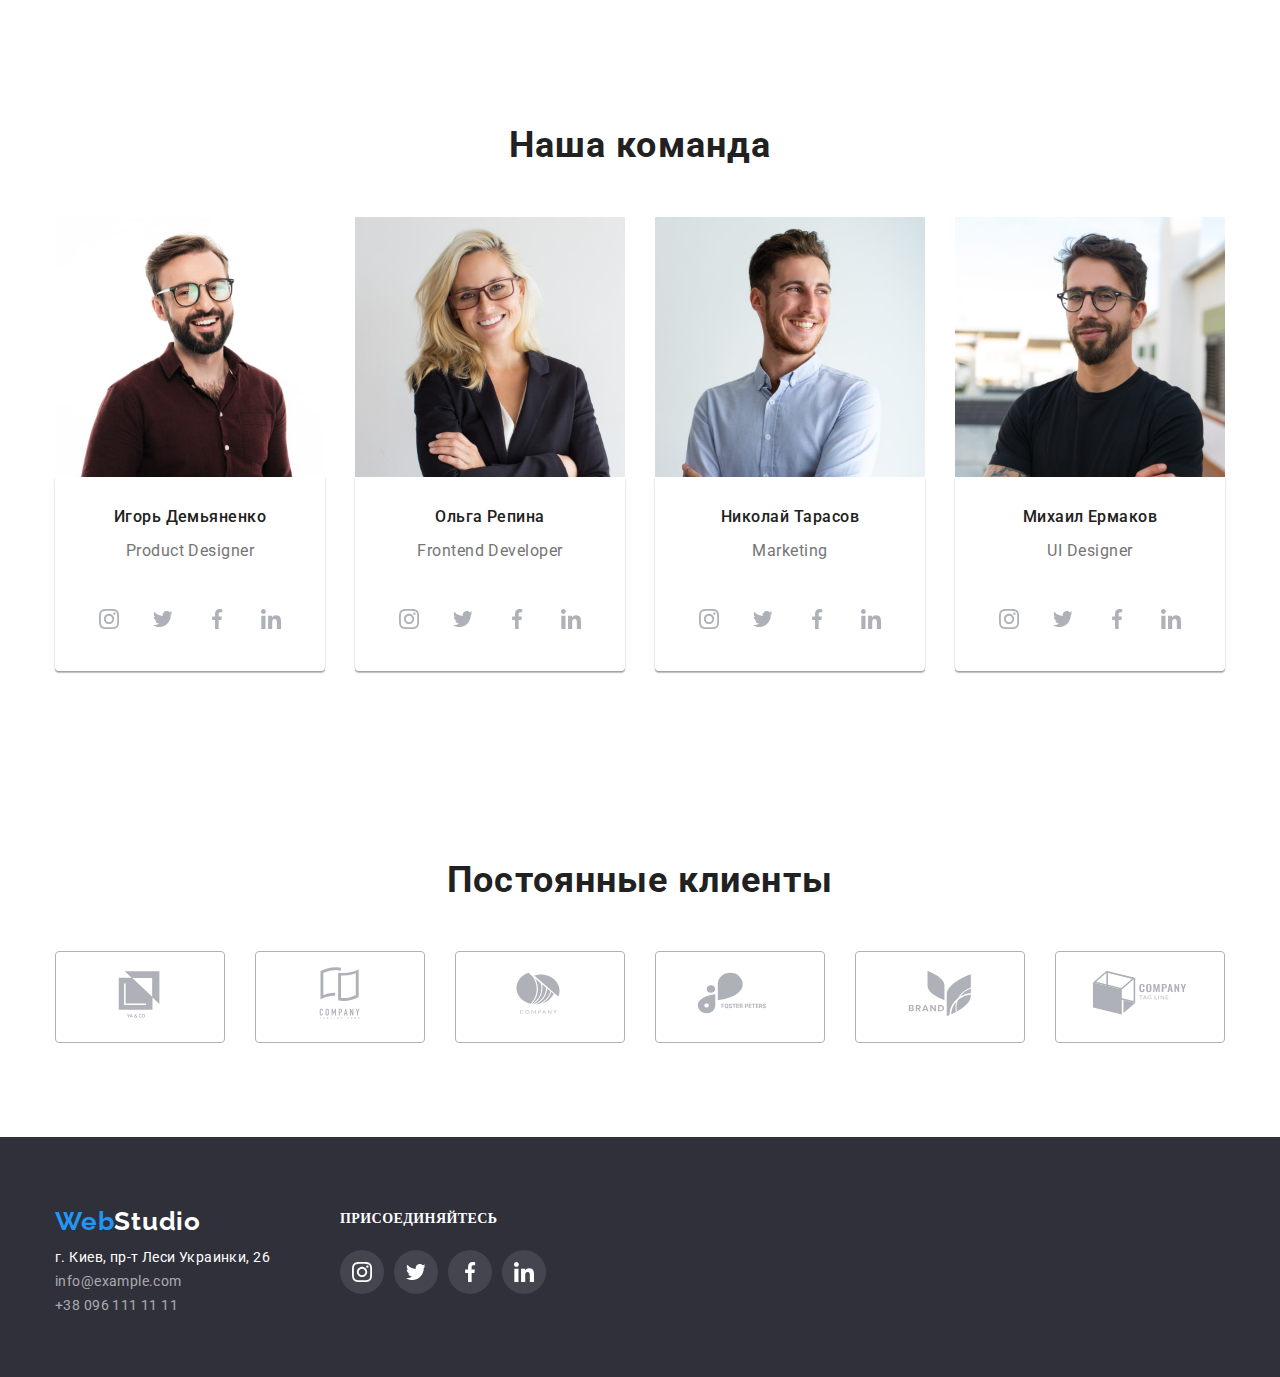
==== commit 1f77df6f: "*" ====
--- a/index.html
+++ b/index.html
@@ -30,8 +30,11 @@
         </nav>
         <div class="header-connect">
             <ul class="header-list list">
-                <li><a class="header-mail link " href="">info@devstudio.com.ua</a></li>
-                <li><a class="header-tel link" href=""><svg class="contact-icon" width="10" hight="16">
+                <li><a class="header-mail link " href=""><svg class="contact-icon" width="16" height="12">
+                    <use href="./images/symbol-defss.svg#icon-convert"></use>
+                </svg>info@devstudio.com.ua</a>
+                </li>
+                <li><a class="header-tel link" href=""><svg class="contact-icon" width="10" height="16">
                     <use href="./images/symbol-defss.svg#icon-phone"></use>
                 </svg>+38 096 111 11 11</a>
              </li>
@@ -278,21 +281,40 @@
     </svg>
 </a>
 </li>
-</li>
-<li class="client-item">
-
-</li>
-<li class="client-item">
-
-</li>
-<li class="client-item">
-
-</li>
-<li class="client-item">
-
-</li>
-<li class="client-item">
-
+<li class="client-item">
+<a href="" class="client-link">
+    <svg class="client-icon" width="106" hight="60">
+        <use href="./images/symbol-defss.svg#icon-company">
+    </svg>
+</a>
+</li>
+<li class="client-item">
+<a href="" class="client-link">
+    <svg class="client-icon" width="106" hight="60">
+        <use href="./images/symbol-defss.svg#icon-company3">
+    </svg>
+</a>
+</li>
+<li class="client-item">
+<a href="" class="client-link">
+    <svg class="client-icon" width="106" hight="60">
+        <use href="./images/symbol-defss.svg#icon-company4">
+    </svg>
+</a>
+</li>
+<li class="client-item">
+<a href="" class="client-link">
+    <svg class="client-icon" width="106" hight="60">
+        <use href="./images/symbol-defss.svg#icon-comrany5">
+    </svg>
+</a>
+</li>
+<li class="client-item">
+<a href="" class="client-link">
+    <svg class="client-icon" width="106" hight="60">
+        <use href="./images/symbol-defss.svg#icon-company6">
+    </svg>
+</a>
 </li>
             </ul>
                
@@ -302,7 +324,7 @@
     </main>
     <!--footer-->
     <footer class="footer">
-        <div class="container">
+       <div class="container">
             <div class="contact-main">
         <a href="" class="footer-logo link">Web<span class="colorchange">Studio</span></a>
         <address>
@@ -314,7 +336,7 @@
             </ul> 
         </address>
         </div>
-        <div class="container">
+      
             <div class="join">
                 <h2 class="join-title">ПРИСОЕДИНЯЙТЕСЬ</h2>
                <ul class="join-soc list">
@@ -347,7 +369,7 @@
                     </a>
                 </li>
                </ul>
-            </div>
+            
  </footer>
 </body>
 
--- a/css/styles.css
+++ b/css/styles.css
@@ -109,7 +109,7 @@
     font-size: 14px;
     line-height: 1.14;
     letter-spacing: 0.02em;
-    color: var(--accsent-color);
+    color: var(--second-title-color)
     }
     .header-tel{
     font-weight: 500;
@@ -120,7 +120,11 @@
     }
     
     .header-tel:hover,
-    .header-tel:focus{
+    .header-tel:focus,
+    .header-mail:hover,
+    .header-mail:focus,
+    .contact-icon:hover,
+   .contact-icon:focus{
         color: var(--accsent-color);
     }
 .contact-icon{
@@ -358,9 +362,9 @@
        .client-item{
         width: 170px;
         height: 92px;
-        left: 215px;
-        top: 2493px;
-        
+        display: flex;
+        justify-content: center;
+        align-items: center;
         border: 1px solid #AFB1B8;
         box-sizing: border-box;
         border-radius: 4px;
@@ -370,20 +374,19 @@
         border-color: var(--accsent-color)
     }
        .client-link{
+       background-color: #FFFFFF;
+       }
+    .client-icon{
+        cursor: pointer;
         width: 106px;
         height: 60px;
-        background-color: #FFFFFF;
-        display: flex;
-        justify-content: center;
-        align-items: center;
-       }
-    .client-icon{
         fill:#AFB1B8;
     }
-    
-    
-    
-         /*footer*/
+    .client-item:hover .client-icon {
+        fill: var(--accsent-color)
+    }
+    
+       /*footer*/
        .footer{
           padding-top: 60px;
           padding-bottom: 60px;
@@ -428,8 +431,7 @@
             color: rgba(255, 255, 255, 0.6);
          }
          .contact-tel{
-            font-family: Roboto,
-            sans-serif;
+            font-family: Roboto, sans-serif;
             font-weight: 400;
             font-size: 14px;
             line-height: 1.7;
@@ -437,14 +439,14 @@
             color: rgba(255, 255, 255, 0.6);
          }
          .join{
-          margin-left: 516px;
-           
-         }
+         margin-left: 70px;
+         padding-top: 10px;
+      }
          .join .container{
             display: flex;
            }
          .join-title{
-        margin-bottom: 20px;  
+       margin-bottom: 20px;  
         font-family: Roboto sans-serif;
         font-weight: 700;
         font-size: 14px;
@@ -456,8 +458,7 @@
          
         .join-soc {
         display: flex;
-           
-        }
+            }
         .join-soc-link {
             width: 44px;
             height: 44px;
@@ -472,7 +473,11 @@
         
         .join-soc-item {
             fill: var(--hero-title-color);
-            margin-left: 10px;}
+       
+        }
+        .join-soc-item+.join-soc-item {
+            margin-left: 10px;
+        }
         /*змінити колір елемента
         .join-soc-icon:nth-child(2){
         color: #2196F3;
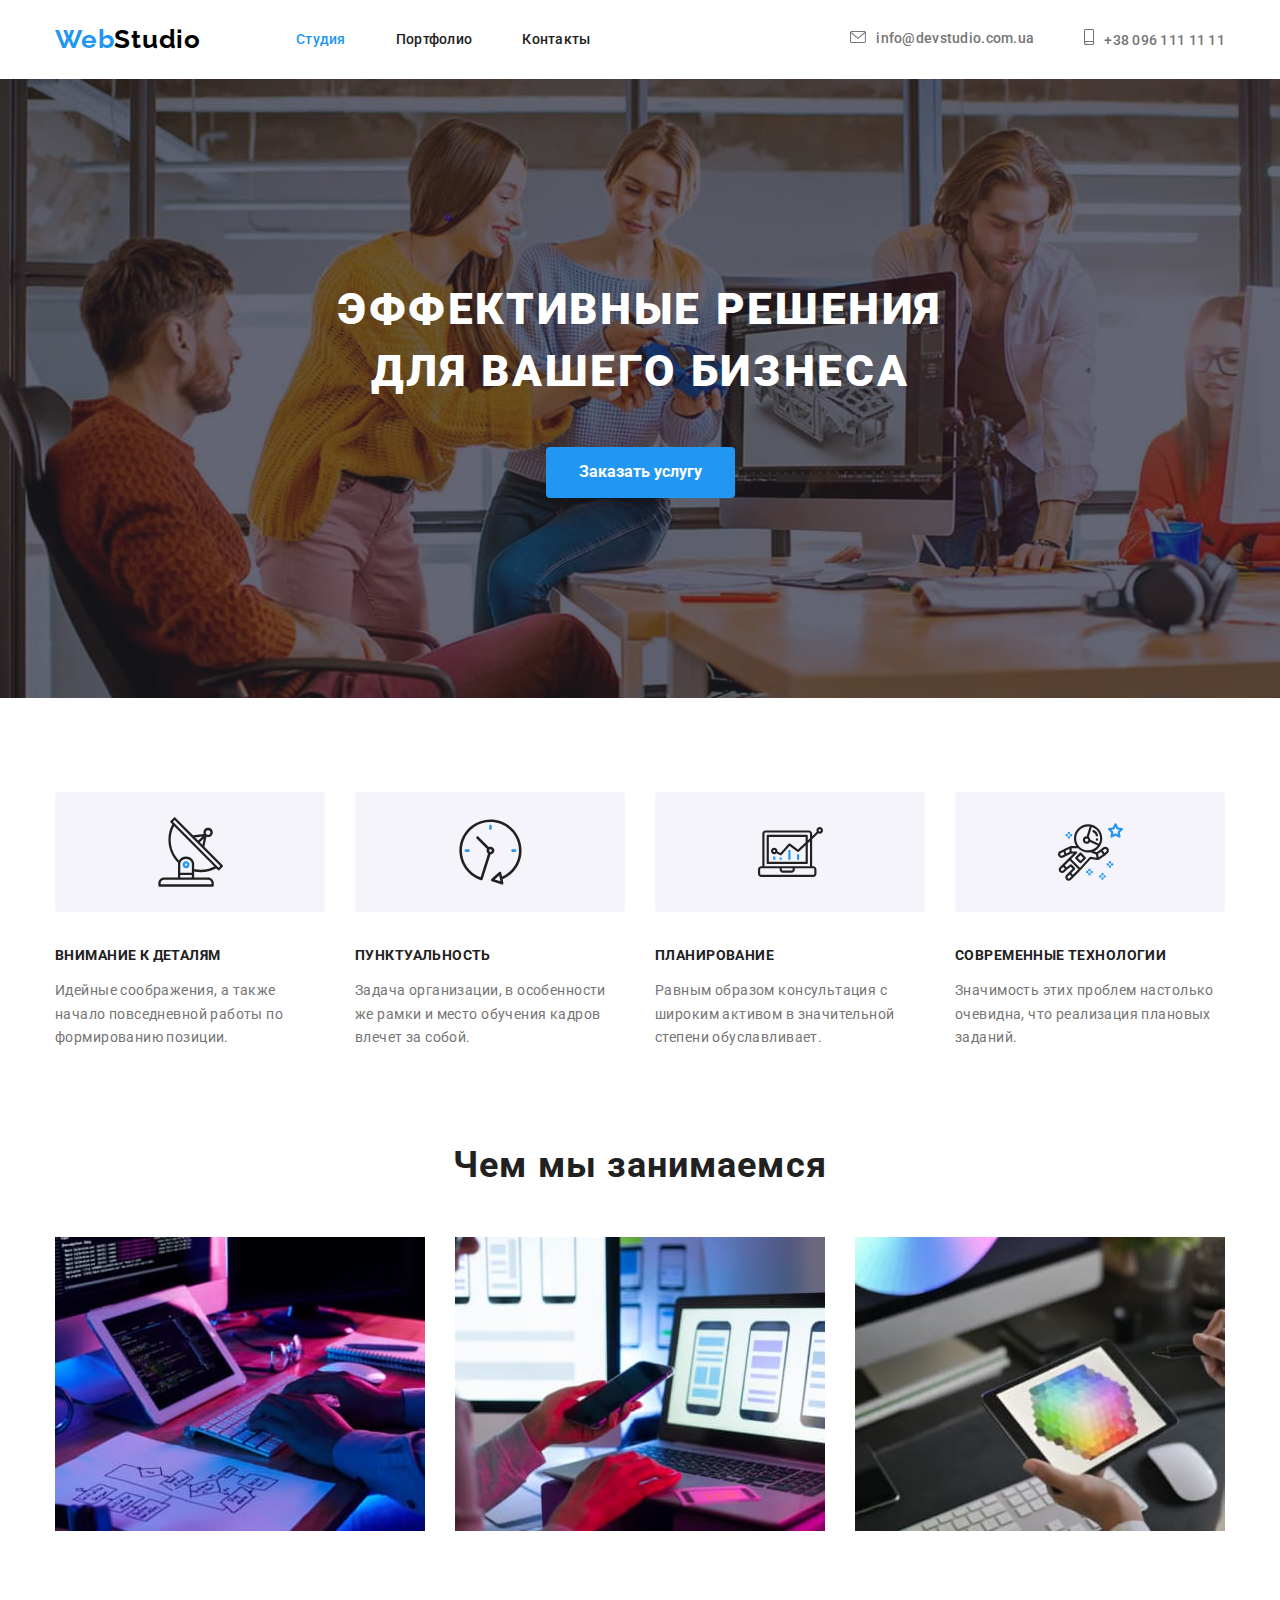
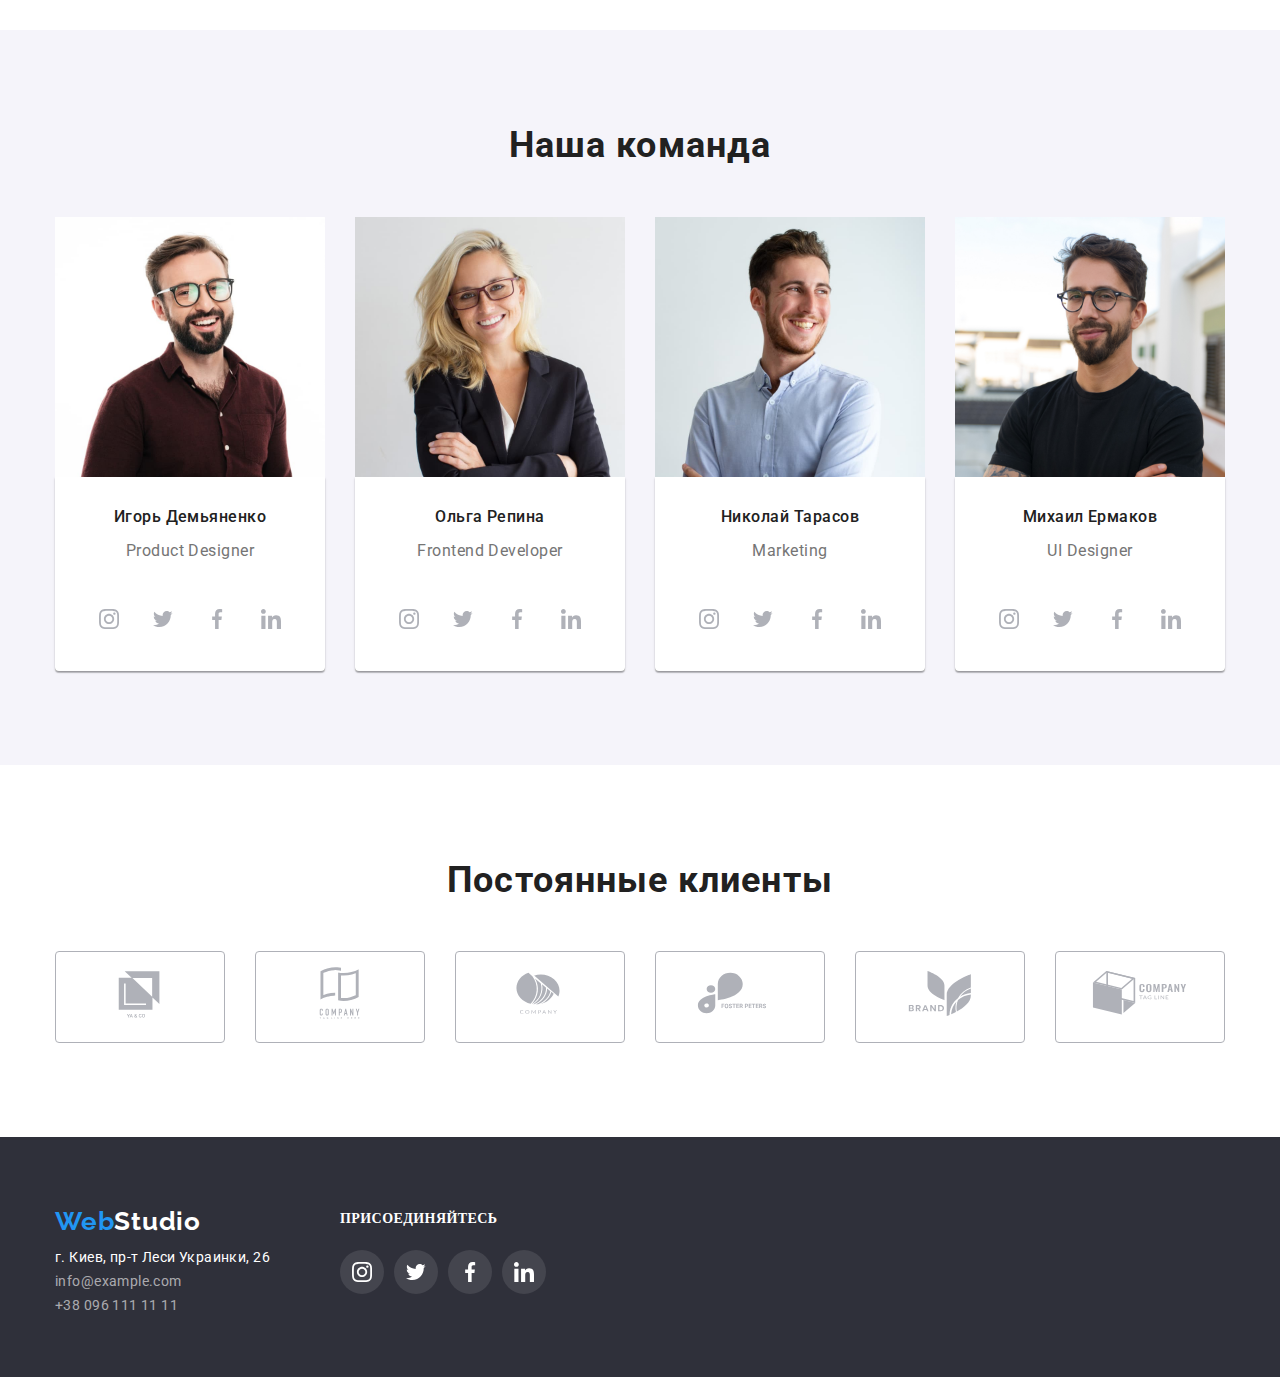
==== commit eca980b0: "**" ====
--- a/index.html
+++ b/index.html
@@ -31,7 +31,7 @@
         <div class="header-connect">
             <ul class="header-list list">
                 <li><a class="header-mail link " href=""><svg class="contact-icon" width="16" height="12">
-                    <use href="./images/symbol-defss.svg#icon-convert"></use>
+                    <use href="./images/symbol-defss.svg#icon-convert"info@devstudio.com.ua></use>
                 </svg>info@devstudio.com.ua</a>
                 </li>
                 <li><a class="header-tel link" href=""><svg class="contact-icon" width="10" height="16">
@@ -58,7 +58,7 @@
             <ul class="feature-list list">
                  <li class="item">
                     <a href="" class="feature-soc-link">
-                        <svg class="feature-soc-icon" width="65" hight="70">
+                        <svg class="feature-soc-icon" width="65" height="70">
                             <use href="./images/symbol-defss.svg#icon-tarelka">
                         </svg>
                     </a>
@@ -68,7 +68,7 @@
                 
                 <li class="item">
                     <a href="" class="feature-soc-link">
-                        <svg class="feature-soc-icon" width="65" hight="70">
+                        <svg class="feature-soc-icon" width="65" height="70">
                             <use href="./images/symbol-defss.svg#icon-clock">
                         </svg>
                     </a>
@@ -77,7 +77,7 @@
                 </li>
                 <li class="item">
                     <a href="" class="feature-soc-link">
-                        <svg class="feature-soc-icon" width="65" hight="70">
+                        <svg class="feature-soc-icon" width="65" height="70">
                             <use href="./images/symbol-defss.svg#icon-diagram">
                         </svg>
                     </a>
@@ -86,7 +86,7 @@
                 </li>
                 <li class="item">
                     <a href="" class="feature-soc-link">
-                        <svg class="feature-soc-icon" width="65" hight="70">
+                        <svg class="feature-soc-icon" width="65" height="70">
                             <use href="./images/symbol-defss.svg#icon-kosm">
                         </svg>
                     </a>
@@ -124,28 +124,28 @@
                     <ul class="team-soc-list list">
                         <li class="team-soc-item">
                             <a href="" class="team-soc-link">
-                              <svg class="team-soc-icon" width="20" hight="20">
+                              <svg class="team-soc-icon" width="20" height="20">
                                     <use href="./images/symbol-defs.svg#icon-instagram">
                                 </svg>
                             </a>
                         </li>
                         <li class="team-soc-item">
                             <a href="" class="team-soc-link">
-                                <svg class="team-soc-icon" width="20" hight="20">
+                                <svg class="team-soc-icon" width="20" height="20">
                                     <use href="./images/symbol-defs.svg#icon-tvit">
                                 </svg>
                             </a>
                         </li>
                         <li class="team-soc-item">
                             <a href="" class="team-soc-link">
-                                <svg class="team-soc-icon" width="20" hight="20">
+                                <svg class="team-soc-icon" width="20" height="20">
                                     <use href="./images/symbol-defs.svg#icon-facebook">
                                 </svg>
                             </a>
                         </li>
                         <li class="team-soc-item">
                             <a href="" class="team-soc-link">
-                                <svg class="team-soc-icon" width="20" hight="20">
+                                <svg class="team-soc-icon" width="20" height="20">
                                     <use href="./images/symbol-defs.svg#icon-lin">
                                 </svg>
                             </a>
@@ -162,28 +162,28 @@
                         <li class="team-soc-item">
                             <a href="" class="team-soc-link">
                                 <!--підключення спрайта-->
-                            <svg class="team-soc-icon" width="20" hight="20">
+                            <svg class="team-soc-icon" width="20" height="20">
                                 <use href="./images/symbol-defs.svg#icon-instagram">
                             </svg>
                         </a>
                         </li>
                         <li class="team-soc-item">
                             <a href="" class="team-soc-link">
-                            <svg class="team-soc-icon" width="20" hight="20">
+                            <svg class="team-soc-icon" width="20" height="20">
                                 <use href="./images/symbol-defs.svg#icon-tvit">
                             </svg>
                             </a>
                         </li>
                         <li class="team-soc-item">
                             <a href="" class="team-soc-link">
-                                <svg class="team-soc-icon" width="20" hight="20">
+                                <svg class="team-soc-icon" width="20" height="20">
                                     <use href="./images/symbol-defs.svg#icon-facebook">
                                 </svg>
                             </a>
                         </li>
                         <li class="team-soc-item">
                             <a href="" class="team-soc-link">
-                                <svg class="team-soc-icon" width="20" hight="20">
+                                <svg class="team-soc-icon" width="20" height="20">
                                     <use href="./images/symbol-defs.svg#icon-lin">
                                 </svg>
                             </a>
@@ -199,28 +199,28 @@
                     <ul class="team-soc-list list">
                         <li class="team-soc-item">
                             <a href="" class="team-soc-link">
-                               <svg class="team-soc-icon" width="20" hight="20">
+                               <svg class="team-soc-icon" width="20" height="20">
                                     <use href="./images/symbol-defs.svg#icon-instagram">
                                 </svg>
                             </a>
                         </li>
                         <li class="team-soc-item">
                             <a href="" class="team-soc-link">
-                                <svg class="team-soc-icon" width="20" hight="20">
+                                <svg class="team-soc-icon" width="20" height="20">
                                     <use href="./images/symbol-defs.svg#icon-tvit">
                                 </svg>
                             </a>
                         </li>
                         <li class="team-soc-item">
                             <a href="" class="team-soc-link">
-                                <svg class="team-soc-icon" width="20" hight="20">
+                                <svg class="team-soc-icon" width="20" height="20">
                                     <use href="./images/symbol-defs.svg#icon-facebook">
                                 </svg>
                             </a>
                         </li>
                         <li class="team-soc-item">
                             <a href="" class="team-soc-link">
-                                <svg class="team-soc-icon" width="20" hight="20">
+                                <svg class="team-soc-icon" width="20" height="20">
                                     <use href="./images/symbol-defs.svg#icon-lin">
                                 </svg>
                             </a>
@@ -237,28 +237,28 @@
                         <li class="team-soc-item">
                             <a href="" class="team-soc-link">
                                 <!--підключення спрайта-->
-                                <svg class="team-soc-icon" width="20" hight="20">
+                                <svg class="team-soc-icon" width="20" height="20">
                                     <use href="./images/symbol-defs.svg#icon-instagram">
                                 </svg>
                             </a>
                         </li>
                         <li class="team-soc-item">
                             <a href="" class="team-soc-link">
-                                <svg class="team-soc-icon" width="20" hight="20">
+                                <svg class="team-soc-icon" width="20" height="20">
                                     <use href="./images/symbol-defs.svg#icon-tvit">
                                 </svg>
                             </a>
                         </li>
                         <li class="team-soc-item">
                             <a href="" class="team-soc-link">
-                                <svg class="team-soc-icon" width="20" hight="20">
+                                <svg class="team-soc-icon" width="20" height="20">
                                     <use href="./images/symbol-defs.svg#icon-facebook">
                                 </svg>
                             </a>
                         </li>
                         <li class="team-soc-item">
                             <a href="" class="team-soc-link">
-                                <svg class="team-soc-icon" width="20" hight="20">
+                                <svg class="team-soc-icon" width="20" height="20">
                                     <use href="./images/symbol-defs.svg#icon-lin">
                                 </svg>
                             </a>
@@ -276,42 +276,42 @@
 <li class="client-item">
 <a href="" class="client-link">
     <!--підключення спрайта-->
-    <svg class="client-icon" width="106" hight="60">
+    <svg class="client-icon" width="106" height="60"> 
         <use href="./images/symbol-defss.svg#icon-company1">
     </svg>
 </a>
 </li>
 <li class="client-item">
 <a href="" class="client-link">
-    <svg class="client-icon" width="106" hight="60">
+    <svg class="client-icon" width="106" height="60">
         <use href="./images/symbol-defss.svg#icon-company">
     </svg>
 </a>
 </li>
 <li class="client-item">
 <a href="" class="client-link">
-    <svg class="client-icon" width="106" hight="60">
+    <svg class="client-icon" width="106" height="60">
         <use href="./images/symbol-defss.svg#icon-company3">
     </svg>
 </a>
 </li>
 <li class="client-item">
 <a href="" class="client-link">
-    <svg class="client-icon" width="106" hight="60">
+    <svg class="client-icon" width="106" height="60">
         <use href="./images/symbol-defss.svg#icon-company4">
     </svg>
 </a>
 </li>
 <li class="client-item">
 <a href="" class="client-link">
-    <svg class="client-icon" width="106" hight="60">
+    <svg class="client-icon" width="106" height="60">
         <use href="./images/symbol-defss.svg#icon-comrany5">
     </svg>
 </a>
 </li>
 <li class="client-item">
 <a href="" class="client-link">
-    <svg class="client-icon" width="106" hight="60">
+    <svg class="client-icon" width="106" height="60">
         <use href="./images/symbol-defss.svg#icon-company6">
     </svg>
 </a>
@@ -342,28 +342,28 @@
                <ul class="join-soc list">
                 <li class="join-soc-item">
                     <a href="" class="join-soc-link">
-                        <svg class="join-soc-icon" width="20" hight="20">
+                        <svg class="join-soc-icon" width="20" height="20">
                             <use href="./images/symbol-defs.svg#icon-instagram">
                         </svg>
                     </a>
                 </li>
                 <li class="join-soc-item">
                     <a href="" class="join-soc-link">
-                        <svg class="join-soc-icon" width="20" hight="20">
+                        <svg class="join-soc-icon" width="20" height="20">
                             <use href="./images/symbol-defs.svg#icon-tvit">
                         </svg>
                     </a>
                 </li>
                 <li class="join-soc-item">
                     <a href="" class="join-soc-link">
-                        <svg class="join-soc-icon" width="20" hight="20">
+                        <svg class="join-soc-icon" width="20" height="20">
                             <use href="./images/symbol-defs.svg#icon-facebook">
                         </svg>
                     </a>
                 </li>
                 <li class="join-soc-item">
                     <a href="" class="join-soc-link">
-                        <svg class="join-soc-icon" width="20" hight="20">
+                        <svg class="join-soc-icon" width="20" height="20">
                             <use href="./images/symbol-defs.svg#icon-lin">
                         </svg>
                     </a>
--- a/css/styles.css
+++ b/css/styles.css
@@ -129,7 +129,7 @@
     }
 .contact-icon{
     margin-right: 10px;
-    fill: #757575;
+    fill: currentColor
 }
 
     /*hero*/
@@ -214,7 +214,7 @@
        
     .feature-list .item{
         width: 270px;
-       
+    
     }
     .feature-soc-link{
         margin-bottom: 30px;
@@ -256,17 +256,21 @@
         flex-basis:cal(100-90px)/3;
        /* width:  calc(100%/3-30px);*/
         margin-left: 30px;
-        }
+       }
         
       .team{
           padding-bottom: 94px;
           padding-top: 94px;
+        background-color: #F5F4FA;
       }    
-       
+       .team-item{
+           background-color: var(--hero-title-color);
+       }
      .team-list{
         display: flex;
         justify-content: space-between;
-     }
+        
+        }
     .team-title{
      margin-bottom: 50px;
      font-family: Roboto, sans-serif;
@@ -332,23 +336,28 @@
         .team-soc-icon{
             fill: #AFB1B8;
         }
-        .team-soc-link:hover,
-        .team-soc-link:focus{
+        .team-soc-link:hover{
          background-color:var(--accsent-color);
         /*fill: #2196F3;*/
         }
         .team-soc-link:hover .team-soc-icon{
         fill:#FFFFFF;
         }
+        .team-soc-link:focus{
+            background-color: var(--accsent-color);
+            /*fill: #2196F3;*/
+        }
+        .team-soc-link:focus .team-soc-icon{
+            fill: #FFFFFF;
+        }
        .client-title{
-           margin-bottom: 50px;
+         margin-bottom: 50px;
         font-family: Roboto,sans-serif;
        font-weight: 700;
         font-size: 36px;
         line-height: 1.17;
         text-align: center;
         letter-spacing: 0.03em;
-        
         color: var(--main-title-color);
        }
        .client{
@@ -368,24 +377,29 @@
         border: 1px solid #AFB1B8;
         box-sizing: border-box;
         border-radius: 4px;
-       }
-    .client-item:hover,
-    .client-item:focus{
+        cursor: pointer;
+       }
+    .client-item:hover{
         border-color: var(--accsent-color)
     }
+    .client-item:focus {
+        border-color: var(--accsent-color)}
+
        .client-link{
        background-color: #FFFFFF;
        }
+
     .client-icon{
-        cursor: pointer;
-        width: 106px;
+       width: 106px;
         height: 60px;
         fill:#AFB1B8;
     }
     .client-item:hover .client-icon {
         fill: var(--accsent-color)
     }
-    
+    .client-item:focus .client-icon {
+        fill: var(--accsent-color)
+    }
        /*footer*/
        .footer{
           padding-top: 60px;
@@ -482,12 +496,17 @@
         .join-soc-icon:nth-child(2){
         color: #2196F3;
         }*/
-        .join-soc-link:hover,
-        .join-soc-link:focus {
+        .join-soc-link:hover{
             background-color: var(--accsent-color);
             /*fill: #2196F3;*/
         }
+        .join-soc-link:focus{
+            background-color: var(--accsent-color);
+        }
         
         .join-soc-link:hover .team-soc-icon {
             fill: #FFFFFF;
+        }
+        .join-soc-link:focus .team-soc-icon {
+            fill: #FFFFFF;
         }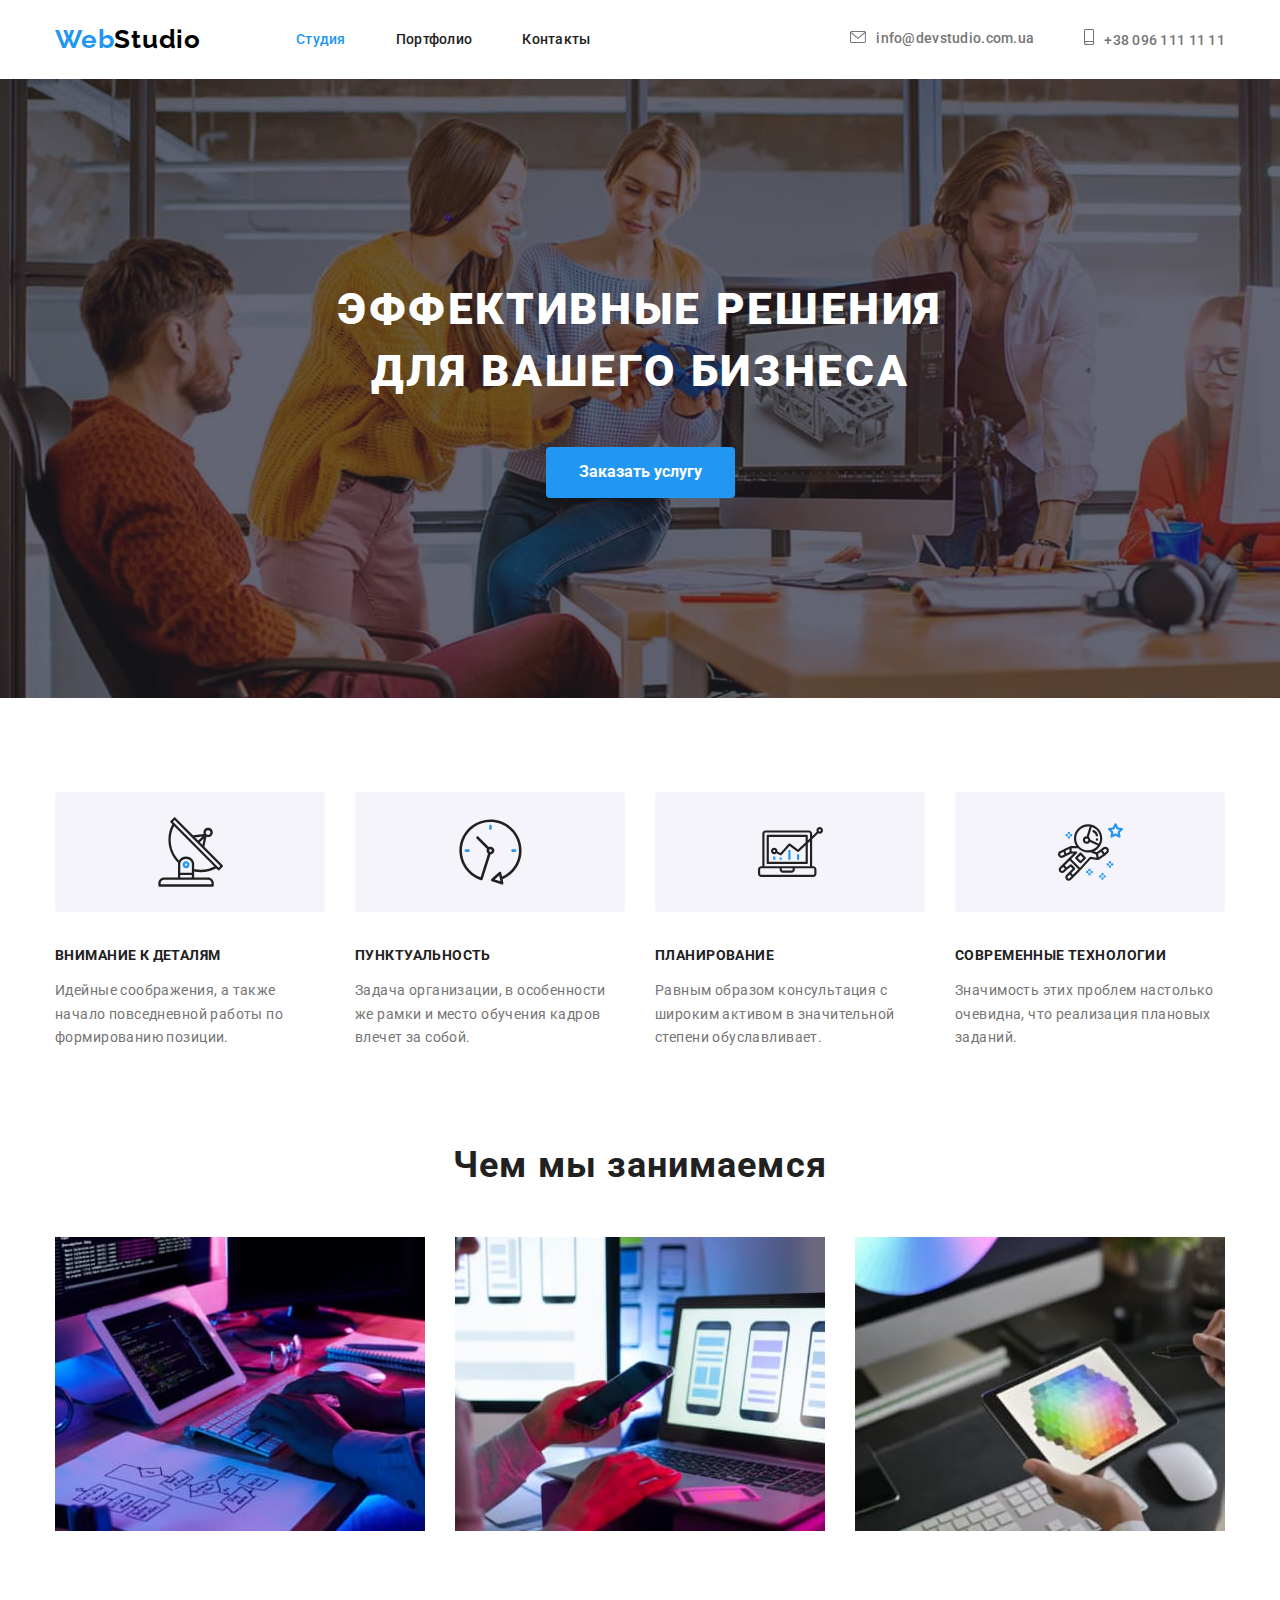
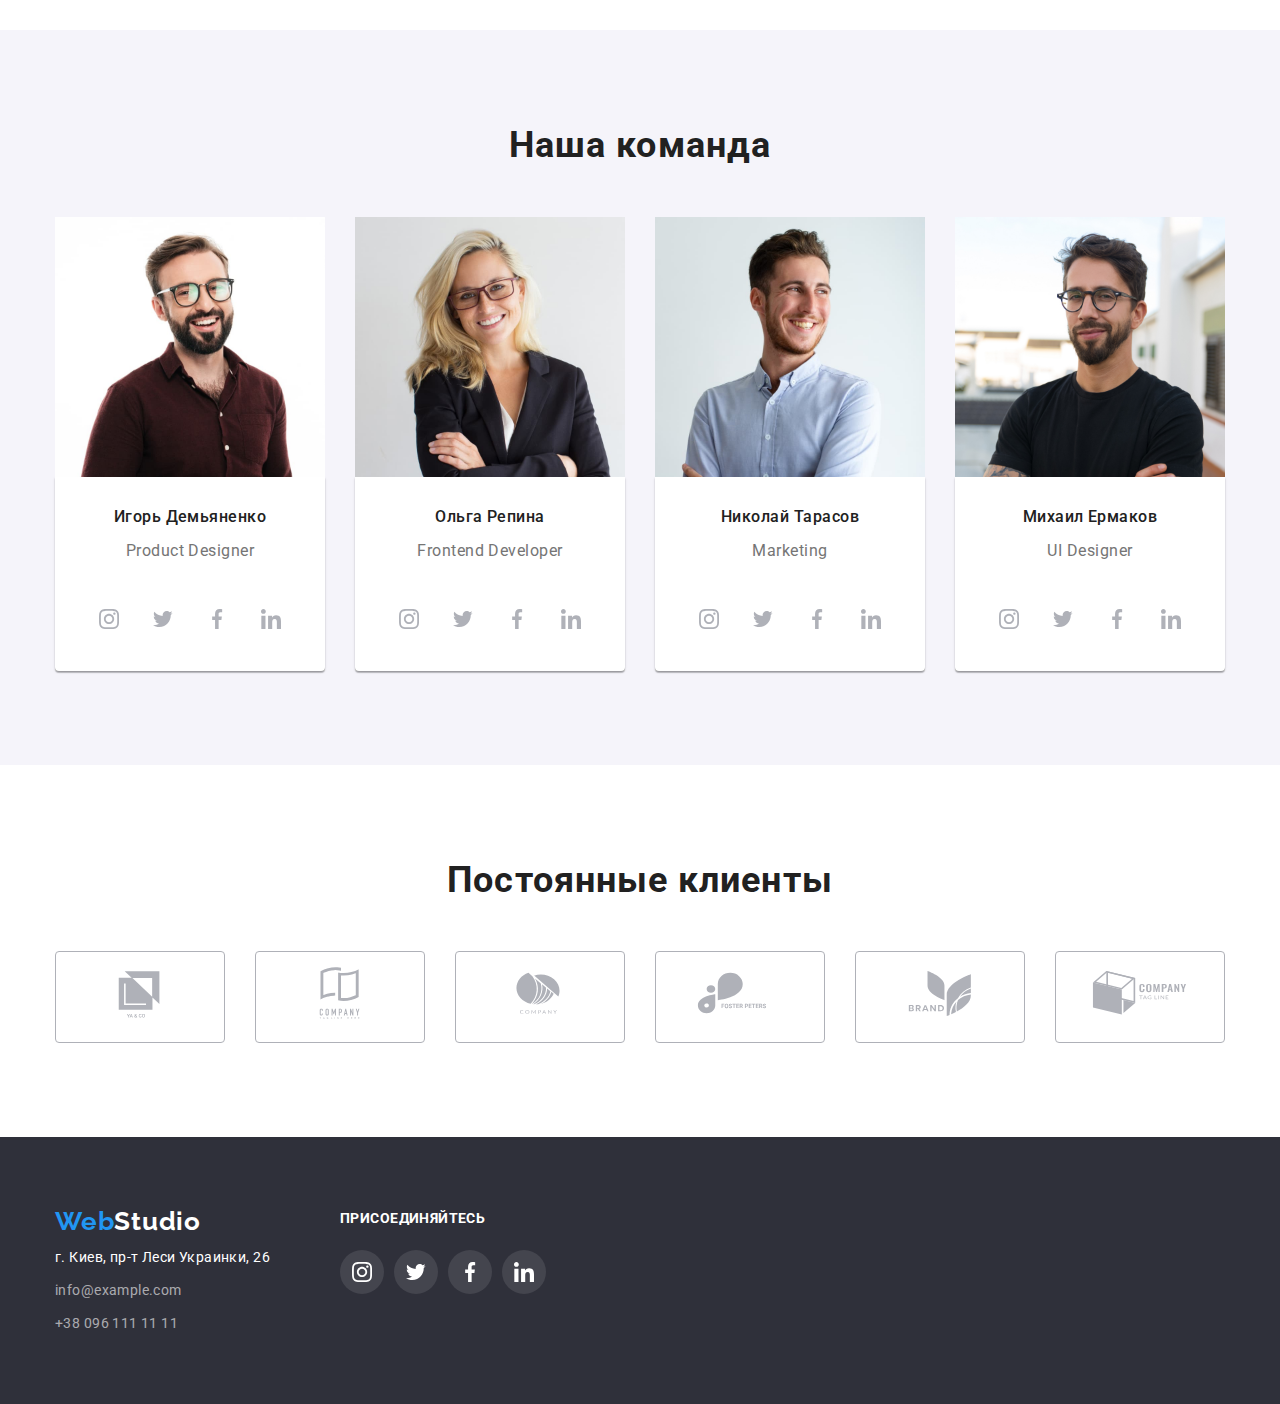
==== commit 5ec2a61b: "**" ====
--- a/index.html
+++ b/index.html
@@ -329,10 +329,10 @@
         <a href="" class="footer-logo link">Web<span class="colorchange">Studio</span></a>
         <address>
             <ul class="footer-list list">
-                <li><a href="https://bit.ly/3pXMvUd" class="contact-link link" target="_blank" rel="noopener noreferrer">г. Киев, пр-т
+                <li class="contacts"><a href="https://bit.ly/3pXMvUd" class="contact-link link" target="_blank" rel="noopener noreferrer">г. Киев, пр-т
                         Леси Украинки, 26</a> </li>
-                <li><a href="mailto:info@devstudio.com" class="contact link">info@example.com</a></li>
-                <li><a href="tel:+380961111111" class="contact-tel link">+38 096 111 11 11</a></li>
+                <li class="contacts"><a href="mailto:info@devstudio.com" class="contact link">info@example.com</a></li>
+                <li class="contacts"><a href="tel:+380961111111" class="contact link">+38 096 111 11 11</a></li>
             </ul> 
         </address>
         </div>
--- a/css/styles.css
+++ b/css/styles.css
@@ -394,10 +394,10 @@
         height: 60px;
         fill:#AFB1B8;
     }
-    .client-item:hover .client-icon {
+    .client-link:hover .client-icon {
         fill: var(--accsent-color)
     }
-    .client-item:focus .client-icon {
+    .client-link:focus .client-icon {
         fill: var(--accsent-color)
     }
        /*footer*/
@@ -405,8 +405,7 @@
           padding-top: 60px;
           padding-bottom: 60px;
           background: #2F303A;
-        
-        }
+      }
         .footer .container{
             display: flex;
         }
@@ -427,8 +426,7 @@
             color: var(--hero-title-color);
         }
         .contact-link{
-            margin-bottom: 9px;
-            font-family: Roboto,sans-serif;
+           font-family: Roboto,sans-serif;
             font-weight: 400;
             font-size: 14px;
             line-height: 1.7;
@@ -436,7 +434,6 @@
            color: var(--hero-title-color); 
          }
          .contact{
-            margin-bottom: 9px;
             font-family: Roboto,sans-serif;
             font-weight: 400;
             font-size: 14px;
@@ -444,13 +441,8 @@
             letter-spacing: 0.03em;
             color: rgba(255, 255, 255, 0.6);
          }
-         .contact-tel{
-            font-family: Roboto, sans-serif;
-            font-weight: 400;
-            font-size: 14px;
-            line-height: 1.7;
-            letter-spacing: 0.03em;
-            color: rgba(255, 255, 255, 0.6);
+         .contacts{
+             padding-bottom: 9px;
          }
          .join{
          margin-left: 70px;
@@ -461,7 +453,6 @@
            }
          .join-title{
        margin-bottom: 20px;  
-        font-family: Roboto sans-serif;
         font-weight: 700;
         font-size: 14px;
         line-height: 1.7;
@@ -481,9 +472,7 @@
             display: flex;
             justify-content: center;
             align-items: center;
-            
-            /* fill: #FFFFFF;*/
-        }
+            }
         
         .join-soc-item {
             fill: var(--hero-title-color);
@@ -498,7 +487,6 @@
         }*/
         .join-soc-link:hover{
             background-color: var(--accsent-color);
-            /*fill: #2196F3;*/
         }
         .join-soc-link:focus{
             background-color: var(--accsent-color);
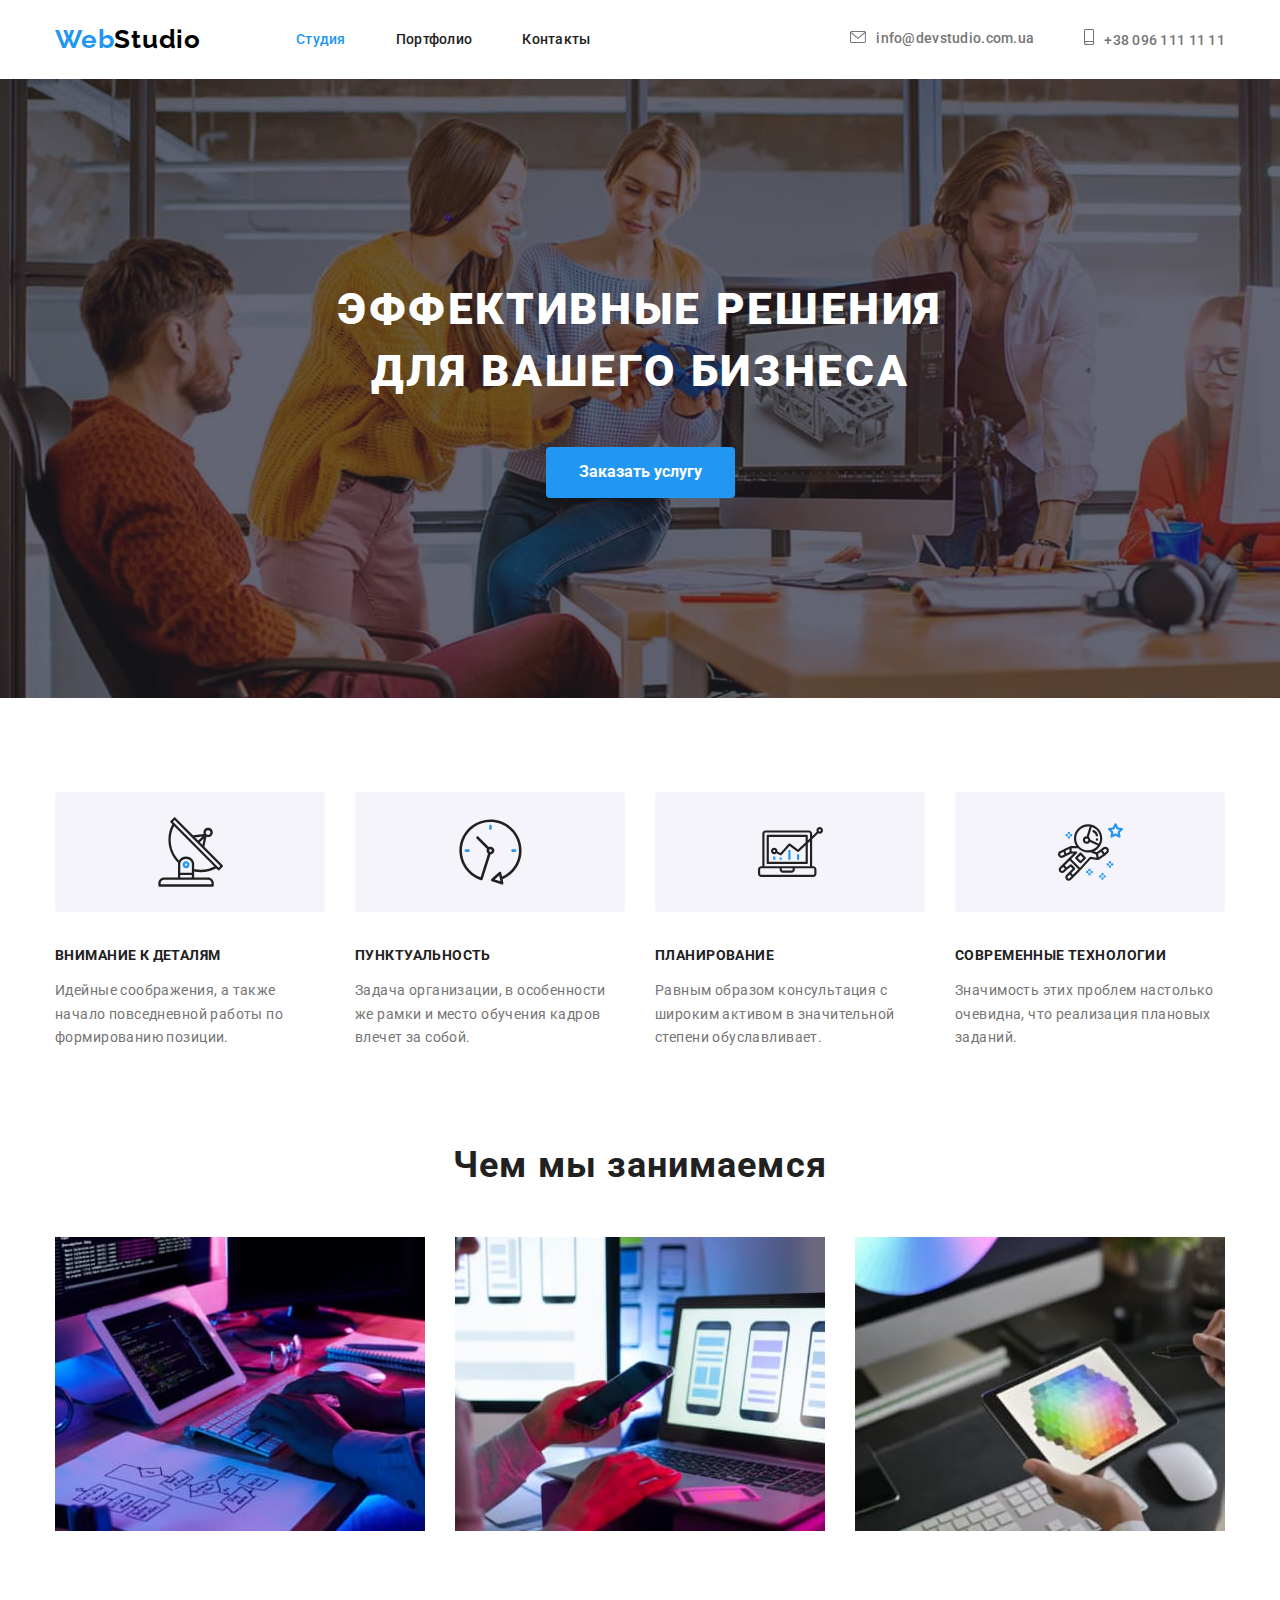
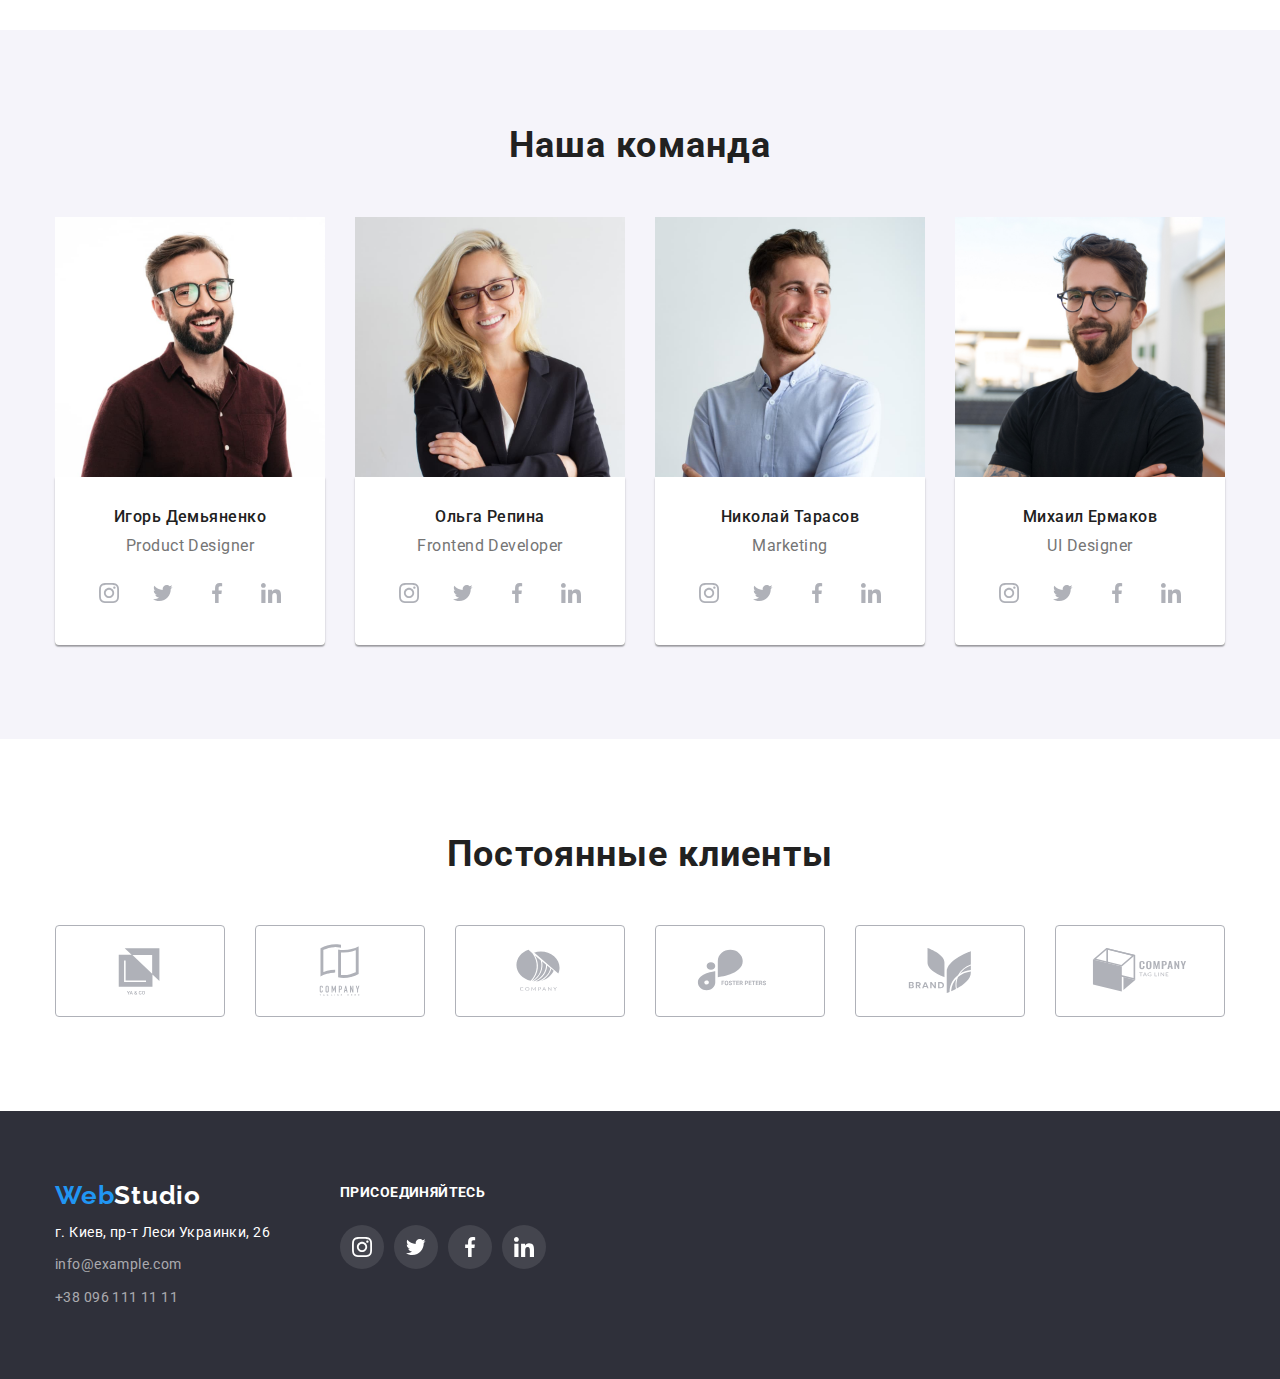
==== commit 16337350: "Зміни" ====
--- a/index.html
+++ b/index.html
@@ -316,10 +316,8 @@
     </svg>
 </a>
 </li>
-            </ul>
-               
-            
-        </div>
+  </ul>
+            </div>
         </section>
     </main>
     <!--footer-->
--- a/css/styles.css
+++ b/css/styles.css
@@ -293,11 +293,11 @@
     .team-item-text{
    margin-left: 0;
    margin-right: 0;
-   margin-bottom: 30px;
+   margin-bottom: 16px;
     font-family: Roboto,sans-serif;
     font-weight: 400;
     font-size: 16px;
-    line-height: 1.9;
+    line-height: 1.19;
     text-align: center;
     letter-spacing: 0.03em;
     color: var(--second-title-color);
@@ -368,7 +368,7 @@
            display: flex;
             justify-content: space-between;
        }
-       .client-item{
+       .client-link{
         width: 170px;
         height: 92px;
         display: flex;
@@ -379,10 +379,10 @@
         border-radius: 4px;
         cursor: pointer;
        }
-    .client-item:hover{
+    .client-link:hover{
         border-color: var(--accsent-color)
     }
-    .client-item:focus {
+    .client-link:focus {
         border-color: var(--accsent-color)}
 
        .client-link{
@@ -474,7 +474,7 @@
             align-items: center;
             }
         
-        .join-soc-item {
+        .join-soc-link {
             fill: var(--hero-title-color);
        
         }
@@ -492,9 +492,9 @@
             background-color: var(--accsent-color);
         }
         
-        .join-soc-link:hover .team-soc-icon {
+        .join-soc-link:hover .join-soc-icon {
             fill: #FFFFFF;
         }
-        .join-soc-link:focus .team-soc-icon {
+        .join-soc-link:focus .join-soc-icon {
             fill: #FFFFFF;
         }